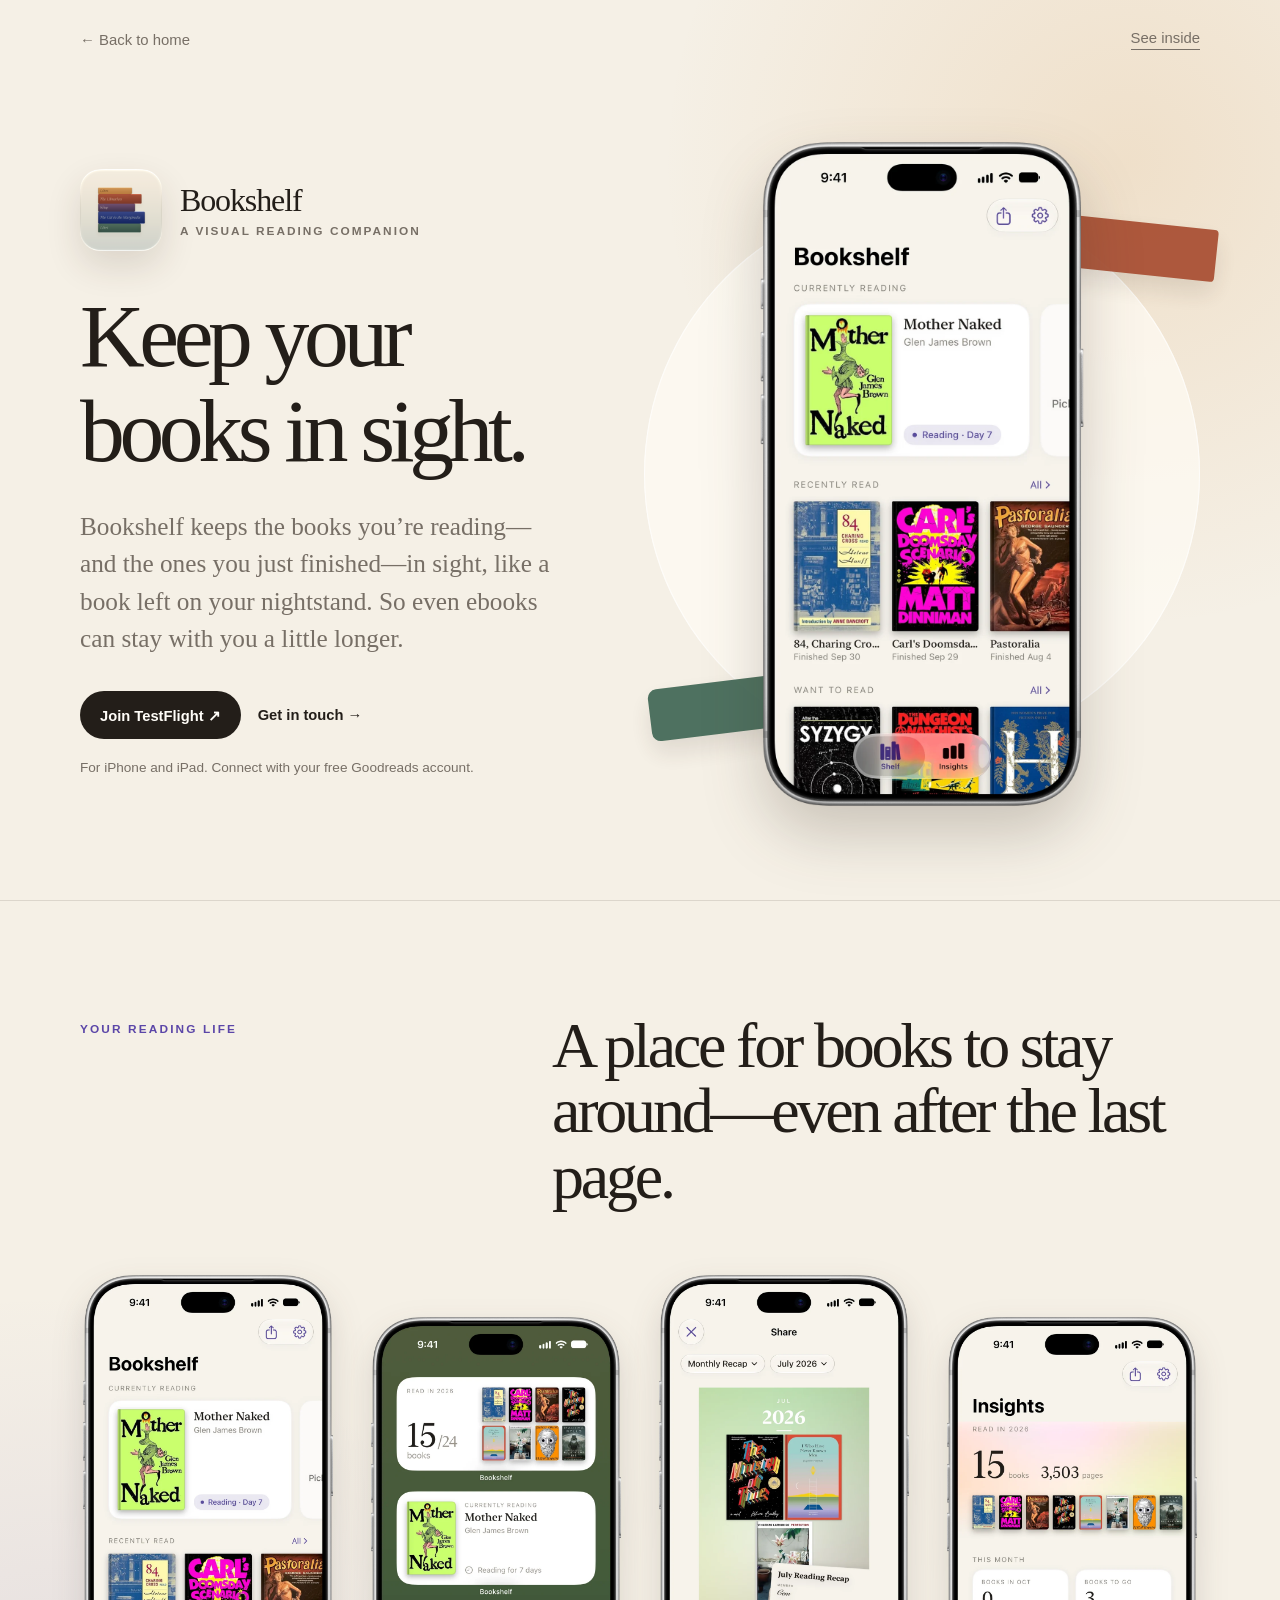
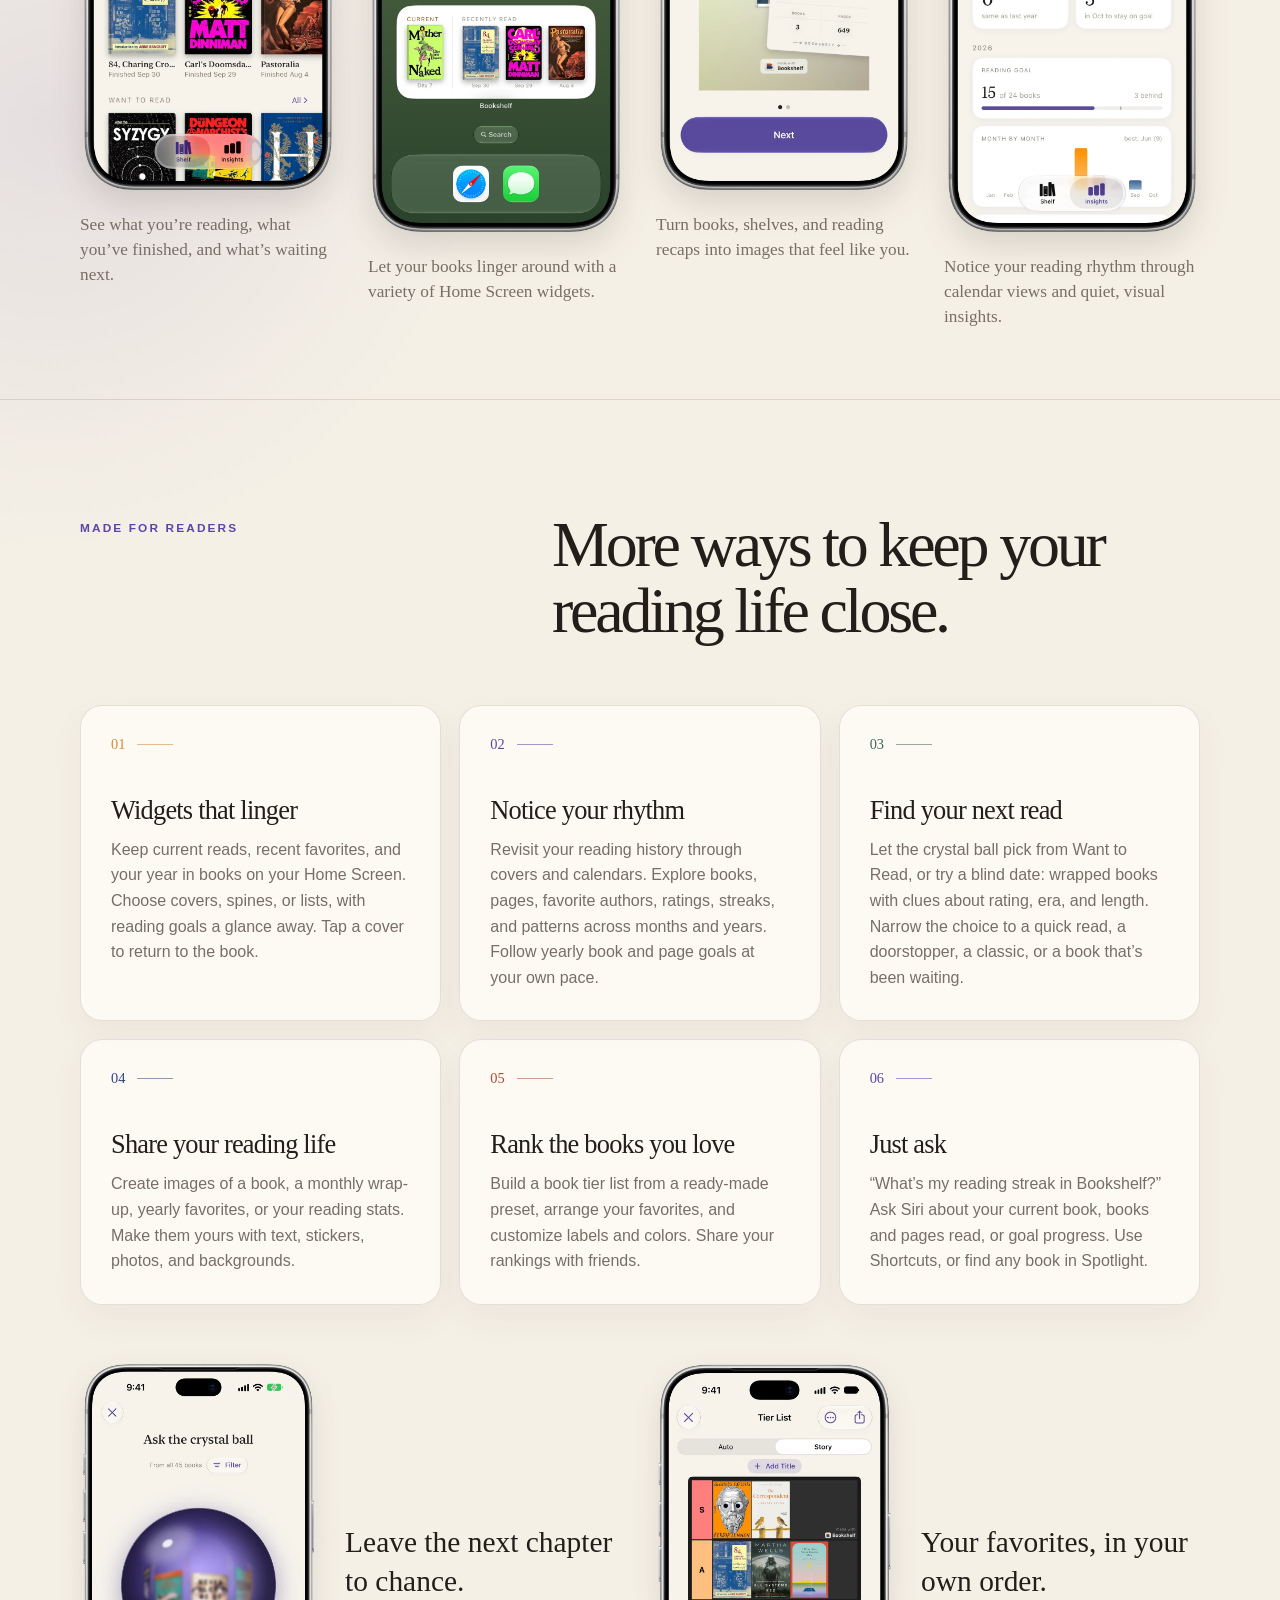
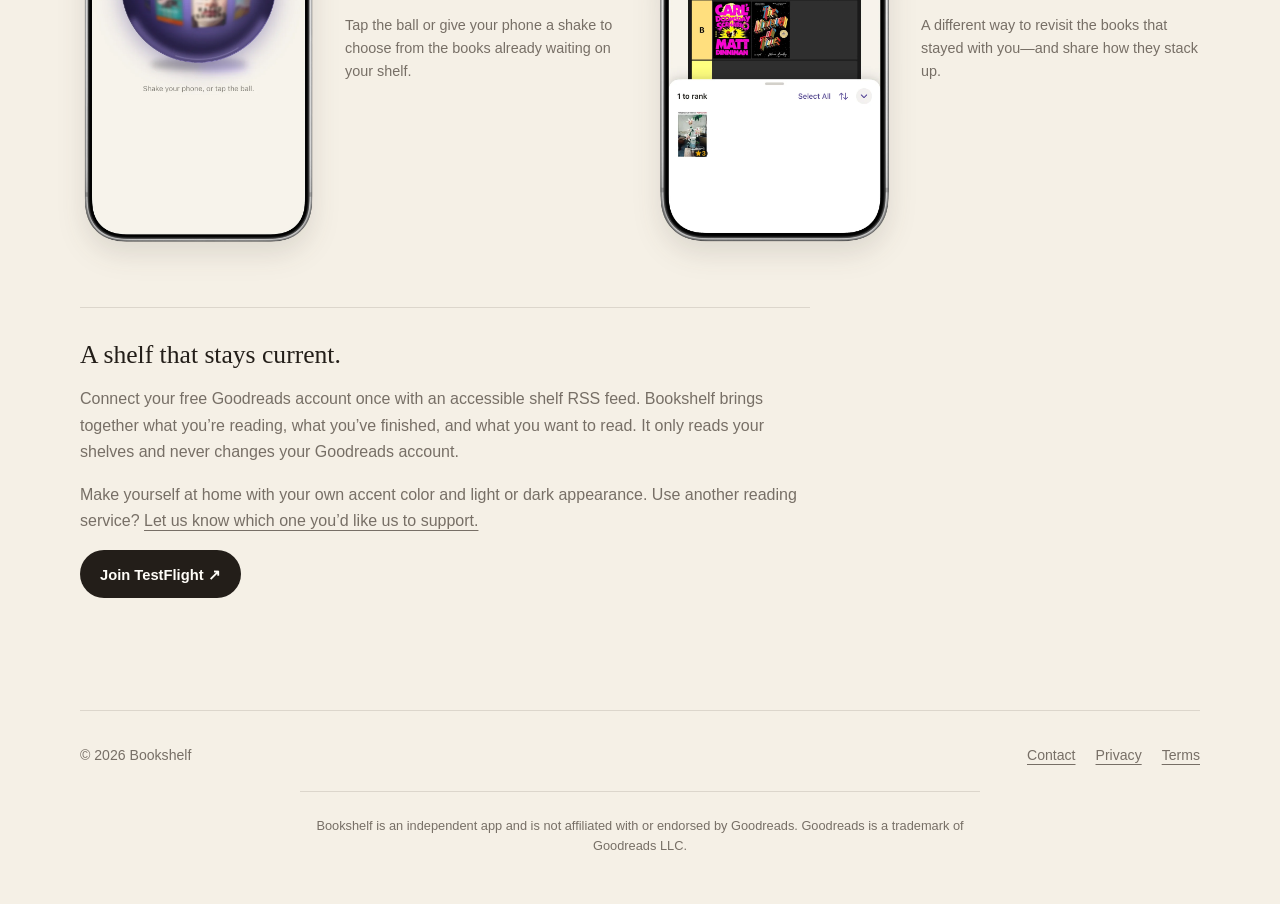
==== bookshelf/index.html @ 5f140cd4 "Add Bookshelf landing page" ====
<!doctype html>
<html lang="en">
  <head>
    <meta charset="UTF-8" />
    <meta name="viewport" content="width=device-width, initial-scale=1.0" />
    <title>Bookshelf — Keep your books in sight</title>
    <meta
      name="description"
      content="Let your books linger. Bookshelf brings your Goodreads shelves to iPhone and iPad with Home Screen widgets, reading insights, book picks, share images, and tier lists."
    />
    <meta name="theme-color" content="#f5f0e6" />
    <link rel="icon" type="image/png" href="../assets/bookshelf-icon.png" />
    <link rel="apple-touch-icon" href="../assets/bookshelf-icon.png" />
    <style>
      :root {
        --paper: #f5f0e6;
        --paper-deep: #e9e1d3;
        --ink: #231e19;
        --muted: #776f66;
        --line: rgba(55, 44, 34, 0.13);
        --surface: rgba(255, 253, 248, 0.78);
        --purple: #5b46a8;
        --rust: #a84e32;
        --orange: #d18a36;
        --green: #426856;
        --blue: #2f477f;
        color-scheme: light;
      }

      * {
        box-sizing: border-box;
      }

      html {
        scroll-behavior: smooth;
      }

      body {
        margin: 0;
        min-width: 320px;
        color: var(--ink);
        background:
          radial-gradient(circle at 88% 4%, rgba(209, 138, 54, 0.16), transparent 29rem),
          radial-gradient(circle at 4% 42%, rgba(91, 70, 168, 0.1), transparent 27rem),
          var(--paper);
        font-family: "SF Pro Text", -apple-system, BlinkMacSystemFont, "Segoe UI", sans-serif;
        -webkit-font-smoothing: antialiased;
      }

      a {
        color: inherit;
      }

      .shell {
        width: min(1120px, calc(100% - 40px));
        margin: 0 auto;
      }

      .topbar {
        display: flex;
        align-items: center;
        justify-content: space-between;
        min-height: 80px;
        gap: 24px;
      }

      .top-link,
      .nav-link {
        color: var(--muted);
        font-size: 0.93rem;
        text-decoration: none;
        transition: color 160ms ease;
      }

      .top-link:hover,
      .nav-link:hover {
        color: var(--ink);
      }

      .nav-link {
        padding-bottom: 3px;
        border-bottom: 1px solid currentColor;
      }

      .hero {
        min-height: calc(100svh - 80px);
        display: grid;
        grid-template-columns: minmax(0, 0.92fr) minmax(430px, 1.08fr);
        align-items: center;
        gap: clamp(32px, 7vw, 92px);
        padding: 54px 0 86px;
      }

      .brand-row {
        display: flex;
        align-items: center;
        gap: 18px;
        margin-bottom: 38px;
      }

      .app-icon {
        width: 82px;
        height: 82px;
        border-radius: 20px;
        box-shadow: 0 15px 35px rgba(62, 43, 28, 0.14);
      }

      .brand-name {
        margin: 0;
        font-family: Iowan Old Style, Baskerville, "Times New Roman", serif;
        font-size: 2rem;
        font-weight: 500;
        letter-spacing: -0.035em;
      }

      .eyebrow {
        margin: 5px 0 0;
        color: var(--muted);
        font-size: 0.74rem;
        font-weight: 650;
        letter-spacing: 0.17em;
        text-transform: uppercase;
      }

      h1 {
        max-width: 650px;
        margin: 0;
        font-family: Iowan Old Style, Baskerville, "Times New Roman", serif;
        font-size: clamp(3.45rem, 7vw, 6.6rem);
        font-weight: 400;
        letter-spacing: -0.06em;
        line-height: 1.06;
      }

      .intro {
        max-width: 570px;
        margin: 29px 0 0;
        color: var(--muted);
        font-family: Iowan Old Style, Baskerville, "Times New Roman", serif;
        font-size: clamp(1.25rem, 2.2vw, 1.58rem);
        line-height: 1.48;
      }

      .hero-actions {
        display: flex;
        align-items: center;
        flex-wrap: wrap;
        gap: 17px;
        margin-top: 34px;
      }

      .testflight-button {
        display: inline-flex;
        align-items: center;
        justify-content: center;
        min-height: 48px;
        padding: 0 20px;
        border-radius: 999px;
        color: #fffdf8;
        background: var(--ink);
        font-size: 0.92rem;
        font-weight: 650;
        text-decoration: none;
        transition: background 160ms ease, transform 160ms ease;
      }

      .testflight-button:hover {
        background: var(--purple);
        transform: translateY(-1px);
      }

      .text-link {
        color: var(--ink);
        font-size: 0.92rem;
        font-weight: 650;
        text-decoration: none;
      }

      .text-link:hover {
        text-decoration: underline;
        text-underline-offset: 4px;
      }

      .visual {
        position: relative;
        display: grid;
        place-items: center;
        min-height: 680px;
        isolation: isolate;
      }

      .halo {
        position: absolute;
        width: min(610px, 100%);
        aspect-ratio: 1;
        border-radius: 50%;
        background: rgba(255, 252, 245, 0.7);
        box-shadow: inset 0 0 0 1px rgba(255, 255, 255, 0.7);
        z-index: -2;
      }

      .spine {
        position: absolute;
        z-index: -1;
        height: 52px;
        border-radius: 9px 4px 4px 9px;
        opacity: 0.93;
        box-shadow: 0 12px 25px rgba(54, 40, 28, 0.13);
      }

      .spine.one {
        top: 12%;
        right: -3%;
        width: 49%;
        background: var(--rust);
        transform: rotate(6deg);
      }

      .spine.two {
        bottom: 13%;
        left: 1%;
        width: 48%;
        background: var(--green);
        transform: rotate(-7deg);
      }

      .phone {
        position: relative;
        width: min(330px, 67vw);
        filter: drop-shadow(0 28px 30px rgba(54, 40, 28, 0.22));
      }

      .phone img {
        display: block;
        width: 100%;
        height: auto;
      }

      .chapter {
        padding: 112px 0;
        border-top: 1px solid var(--line);
      }

      .chapter-heading {
        display: grid;
        grid-template-columns: 0.8fr 1.2fr;
        gap: 40px;
        align-items: start;
        margin-bottom: 62px;
      }

      #inside {
        scroll-margin-top: 24px;
      }

      .chapter-label {
        margin: 9px 0 0;
        color: var(--purple);
        font-size: 0.74rem;
        font-weight: 700;
        letter-spacing: 0.18em;
        text-transform: uppercase;
      }

      h2 {
        max-width: 730px;
        margin: 0;
        font-family: Iowan Old Style, Baskerville, "Times New Roman", serif;
        font-size: clamp(2.4rem, 5vw, 4.4rem);
        font-weight: 400;
        letter-spacing: -0.05em;
        line-height: 1.02;
      }

      .screens {
        display: grid;
        grid-template-columns: repeat(4, minmax(0, 1fr));
        gap: clamp(16px, 3vw, 32px);
      }

      .shot {
        margin: 0;
      }

      .shot:nth-child(2),
      .shot:nth-child(4) {
        transform: translateY(42px);
      }

      .shot-frame {
        filter: drop-shadow(0 14px 16px rgba(53, 41, 31, 0.15));
      }

      .shot img {
        display: block;
        width: 100%;
        height: auto;
      }

      .shot figcaption {
        margin-top: 18px;
        color: var(--muted);
        font-family: Iowan Old Style, Baskerville, "Times New Roman", serif;
        font-size: 1.08rem;
        line-height: 1.45;
      }

      .gallery-controls {
        display: none;
      }

      .features {
        display: grid;
        grid-template-columns: repeat(3, minmax(0, 1fr));
        gap: 18px;
      }

      .feature {
        min-height: 230px;
        padding: 30px;
        border: 1px solid var(--line);
        border-radius: 22px;
        background: var(--surface);
        box-shadow: 0 14px 35px rgba(60, 45, 32, 0.05);
      }

      .feature-number {
        display: flex;
        align-items: center;
        gap: 12px;
        font-family: Iowan Old Style, Baskerville, "Times New Roman", serif;
        font-size: 0.9rem;
      }

      .feature-number::after {
        width: 36px;
        height: 1px;
        background: currentColor;
        content: "";
        opacity: 0.55;
      }

      .feature h3 {
        margin: 42px 0 11px;
        font-family: Iowan Old Style, Baskerville, "Times New Roman", serif;
        font-size: 1.65rem;
        font-weight: 500;
        letter-spacing: -0.03em;
      }

      .feature p {
        margin: 0;
        color: var(--muted);
        line-height: 1.6;
      }

      .feature:nth-child(1) .feature-number {
        color: var(--orange);
      }

      .feature:nth-child(2) .feature-number {
        color: var(--purple);
      }

      .feature:nth-child(3) .feature-number {
        color: var(--green);
      }

      .feature:nth-child(4) .feature-number {
        color: var(--blue);
      }

      .feature:nth-child(5) .feature-number {
        color: var(--rust);
      }

      .feature:nth-child(6) .feature-number {
        color: var(--purple);
      }

      .creative-previews {
        display: grid;
        grid-template-columns: repeat(2, minmax(0, 1fr));
        gap: 32px;
        margin-top: 56px;
      }

      .creative-preview {
        display: grid;
        grid-template-columns: minmax(0, 0.85fr) minmax(0, 1fr);
        align-items: center;
        gap: 28px;
        margin: 0;
      }

      .creative-preview img {
        display: block;
        width: 100%;
        height: auto;
        filter: drop-shadow(0 12px 14px rgba(53, 41, 31, 0.12));
      }

      .creative-preview figcaption {
        font-family: Iowan Old Style, Baskerville, "Times New Roman", serif;
        font-size: clamp(1.3rem, 2.3vw, 1.9rem);
        line-height: 1.3;
      }

      .creative-preview figcaption span {
        display: block;
        margin-top: 14px;
        color: var(--muted);
        font-family: "SF Pro Text", -apple-system, BlinkMacSystemFont, "Segoe UI", sans-serif;
        font-size: 0.9rem;
        line-height: 1.6;
      }

      .connection {
        margin-top: 62px;
        padding-top: 32px;
        border-top: 1px solid var(--line);
        max-width: 730px;
      }

      .connection h3 {
        margin: 0 0 12px;
        font-family: Iowan Old Style, Baskerville, "Times New Roman", serif;
        font-size: 1.6rem;
        font-weight: 500;
      }

      .connection p {
        color: var(--muted);
        line-height: 1.65;
      }

      .connection a {
        text-underline-offset: 4px;
      }

      .availability {
        margin: 18px 0 0;
        color: var(--muted);
        font-size: 0.85rem;
        line-height: 1.6;
      }

      footer {
        padding: 36px 0 48px;
        border-top: 1px solid var(--line);
        color: var(--muted);
        font-size: 0.88rem;
      }

      .footer-row {
        display: flex;
        align-items: center;
        justify-content: space-between;
        gap: 24px;
      }

      .footer-links {
        display: flex;
        gap: 20px;
      }

      .footer-links a {
        text-underline-offset: 4px;
      }

      .disclaimer {
        max-width: 680px;
        margin: 28px auto 0;
        padding-top: 24px;
        border-top: 1px solid var(--line);
        text-align: center;
        font-size: 0.8rem;
        line-height: 1.55;
      }

      :focus-visible {
        outline: 3px solid rgba(91, 70, 168, 0.55);
        outline-offset: 4px;
        border-radius: 4px;
      }

      @media (max-width: 820px) {
        .hero {
          min-height: auto;
          grid-template-columns: 1fr;
          padding-top: 48px;
        }

        .visual {
          min-height: 630px;
        }

        .spine.one {
          right: 1%;
        }

        .chapter-heading {
          grid-template-columns: 1fr;
          gap: 15px;
        }

        .features {
          grid-template-columns: 1fr;
        }

        .feature {
          min-height: 0;
        }

        .feature h3 {
          margin-top: 28px;
        }

        .creative-previews {
          grid-template-columns: 1fr;
          gap: 42px;
        }

        .creative-preview {
          grid-template-columns: minmax(0, 215px) minmax(0, 1fr);
        }
      }

      @media (max-width: 620px) {
        .shell {
          width: min(100% - 28px, 1120px);
        }

        .topbar {
          min-height: 68px;
        }

        .brand-row {
          margin-bottom: 31px;
        }

        .app-icon {
          width: 70px;
          height: 70px;
          border-radius: 17px;
        }

        h1 {
          font-size: clamp(3.4rem, 18vw, 5.2rem);
        }

        .visual {
          min-height: 550px;
        }

        .chapter {
          padding: 78px 0;
        }

        .screens {
          display: flex;
          gap: 0;
          overflow: hidden;
          touch-action: pan-y;
        }

        .screens .shot {
          flex: 0 0 100%;
          min-width: 0;
          transform: translateX(calc(var(--gallery-index, 0) * -100%));
          transition: transform 420ms cubic-bezier(0.22, 1, 0.36, 1);
        }

        .shot-frame {
          width: min(58vw, 215px);
          margin-inline: auto;
        }

        .creative-preview {
          grid-template-columns: 1fr;
          justify-items: center;
          text-align: center;
        }

        .creative-preview img {
          width: min(58vw, 215px);
        }

        .creative-preview figcaption {
          max-width: 310px;
        }

        .shot figcaption {
          width: min(100%, 310px);
          min-height: 4.35em;
          margin: 16px auto 0;
          text-align: center;
        }

        .gallery-controls {
          display: flex;
          align-items: center;
          justify-content: center;
          gap: 15px;
          margin-top: 12px;
        }

        .gallery-arrow {
          display: grid;
          width: 44px;
          height: 44px;
          padding: 0;
          place-items: center;
          border: 1px solid var(--line);
          border-radius: 50%;
          color: var(--ink);
          background: var(--surface);
          box-shadow: 0 8px 20px rgba(60, 45, 32, 0.06);
          cursor: pointer;
          font: inherit;
          font-size: 1.15rem;
        }

        .gallery-arrow:active {
          transform: scale(0.96);
        }

        .gallery-count {
          min-width: 46px;
          color: var(--muted);
          font-size: 0.82rem;
          letter-spacing: 0.08em;
          text-align: center;
        }

        .gallery-status {
          display: grid;
          justify-items: center;
          gap: 1px;
        }

        .gallery-progress {
          position: relative;
          width: 76px;
          height: 20px;
          padding: 0;
          border: 0;
          background: transparent;
          cursor: pointer;
        }

        .gallery-progress::before,
        .gallery-progress-fill {
          position: absolute;
          left: 2px;
          width: 72px;
          border-radius: 999px;
          content: "";
        }

        .gallery-progress::before {
          top: 9px;
          height: 2px;
          background: rgba(55, 44, 34, 0.16);
        }

        .gallery-progress-fill {
          top: 8.5px;
          height: 3px;
          background: var(--purple);
          transform: scaleX(0);
          transform-origin: left center;
        }

        .gallery-progress:disabled {
          cursor: default;
        }

        .footer-row {
          align-items: flex-start;
          flex-direction: column;
        }
      }

      @media (prefers-reduced-motion: reduce) {
        html {
          scroll-behavior: auto;
        }

        *,
        *::before,
        *::after {
          transition-duration: 0.01ms !important;
        }

        .gallery-progress-fill {
          transform: scaleX(1) !important;
        }
      }
    </style>
  </head>
  <body>
    <header class="shell topbar">
      <a class="top-link" href="../">&larr; Back to home</a>
      <a class="nav-link" href="#inside">See inside</a>
    </header>

    <main>
      <section class="shell hero">
        <div class="hero-copy">
          <div class="brand-row">
            <img class="app-icon" src="../assets/bookshelf-icon.png" alt="Bookshelf app icon" />
            <div>
              <p class="brand-name">Bookshelf</p>
              <p class="eyebrow">A visual reading companion</p>
            </div>
          </div>

          <h1>Keep your books in sight.</h1>
          <p class="intro">
            Bookshelf keeps the books you&rsquo;re reading&mdash;and the ones you just finished&mdash;in sight, like a book left on your nightstand. So even ebooks can stay with you a little longer.
          </p>
          <div class="hero-actions">
            <a class="testflight-button" href="https://testflight.apple.com/join/D5agcQeq" target="_blank" rel="noopener noreferrer">Join TestFlight &nearr;</a>
            <a class="text-link" href="mailto:apps@hcemozturk.com?subject=Bookshelf">Get in touch &rarr;</a>
          </div>
          <p class="availability">For iPhone and iPad. Connect with your free Goodreads account.</p>
        </div>

        <div class="visual" aria-label="Bookshelf app preview">
          <div class="halo" aria-hidden="true"></div>
          <div class="spine one" aria-hidden="true"></div>
          <div class="spine two" aria-hidden="true"></div>
          <div class="phone">
            <img src="../assets/bookshelf/shelf-framed.webp" alt="Bookshelf showing current, recently read, and Want to Read shelves on iPhone" width="900" height="1840" fetchpriority="high" />
          </div>
        </div>
      </section>

      <section class="chapter">
        <div class="shell">
          <div class="chapter-heading" id="inside">
            <p class="chapter-label">Your reading life</p>
            <h2>A place for books to stay around&mdash;even after the last page.</h2>
          </div>

          <div class="screens" aria-label="Bookshelf screenshots">
            <figure class="shot">
              <div class="shot-frame">
                <img src="../assets/bookshelf/shelf-framed.webp" alt="Bookshelf library with current reads, recently finished books, and Want to Read" width="900" height="1840" loading="lazy" />
              </div>
              <figcaption>See what you&rsquo;re reading, what you&rsquo;ve finished, and what&rsquo;s waiting next.</figcaption>
            </figure>
            <figure class="shot">
              <div class="shot-frame">
                <img src="../assets/bookshelf/widgets-framed.webp" alt="Home Screen widgets showing the current book, recent reads, and year in books" width="900" height="1840" loading="lazy" />
              </div>
              <figcaption>Let your books linger around with a variety of Home Screen widgets.</figcaption>
            </figure>
            <figure class="shot">
              <div class="shot-frame">
                <img src="../assets/bookshelf/share-framed.webp" alt="Bookshelf share composer with a personalized July reading recap" width="900" height="1840" loading="lazy" />
              </div>
              <figcaption>Turn books, shelves, and reading recaps into images that feel like you.</figcaption>
            </figure>
            <figure class="shot">
              <div class="shot-frame">
                <img src="../assets/bookshelf/insights-framed.webp" alt="Reading insights showing books, pages, monthly patterns, and yearly goal progress" width="900" height="1840" loading="lazy" />
              </div>
              <figcaption>Notice your reading rhythm through calendar views and quiet, visual insights.</figcaption>
            </figure>
          </div>
          <div class="gallery-controls" role="group" aria-label="Screenshot navigation">
            <button class="gallery-arrow" type="button" data-gallery-prev aria-label="Previous screenshot">&larr;</button>
            <div class="gallery-status">
              <span class="gallery-count" data-gallery-count>1 / 4</span>
              <button class="gallery-progress" type="button" data-gallery-progress aria-label="Pause automatic slideshow" aria-pressed="false">
                <span class="gallery-progress-fill" data-gallery-progress-fill></span>
              </button>
            </div>
            <button class="gallery-arrow" type="button" data-gallery-next aria-label="Next screenshot">&rarr;</button>
          </div>
        </div>
      </section>

      <section class="chapter">
        <div class="shell">
          <div class="chapter-heading">
            <p class="chapter-label">Made for readers</p>
            <h2>More ways to keep your reading life close.</h2>
          </div>

          <div class="features">
            <article class="feature">
              <span class="feature-number">01</span>
              <h3>Widgets that linger</h3>
              <p>Keep current reads, recent favorites, and your year in books on your Home Screen. Choose covers, spines, or lists, with reading goals a glance away. Tap a cover to return to the book.</p>
            </article>
            <article class="feature">
              <span class="feature-number">02</span>
              <h3>Notice your rhythm</h3>
              <p>Revisit your reading history through covers and calendars. Explore books, pages, favorite authors, ratings, streaks, and patterns across months and years. Follow yearly book and page goals at your own pace.</p>
            </article>
            <article class="feature">
              <span class="feature-number">03</span>
              <h3>Find your next read</h3>
              <p>Let the crystal ball pick from Want to Read, or try a blind date: wrapped books with clues about rating, era, and length. Narrow the choice to a quick read, a doorstopper, a classic, or a book that&rsquo;s been waiting.</p>
            </article>
            <article class="feature">
              <span class="feature-number">04</span>
              <h3>Share your reading life</h3>
              <p>Create images of a book, a monthly wrap-up, yearly favorites, or your reading stats. Make them yours with text, stickers, photos, and backgrounds.</p>
            </article>
            <article class="feature">
              <span class="feature-number">05</span>
              <h3>Rank the books you love</h3>
              <p>Build a book tier list from a ready-made preset, arrange your favorites, and customize labels and colors. Share your rankings with friends.</p>
            </article>
            <article class="feature">
              <span class="feature-number">06</span>
              <h3>Just ask</h3>
              <p>&ldquo;What&rsquo;s my reading streak in Bookshelf?&rdquo; Ask Siri about your current book, books and pages read, or goal progress. Use Shortcuts, or find any book in Spotlight.</p>
            </article>
          </div>

          <div class="creative-previews" aria-label="Book picker and tier list previews">
            <figure class="creative-preview">
              <img src="../assets/bookshelf/picker-framed.webp" alt="Bookshelf crystal ball with Want to Read books and a Filter control" width="900" height="1837" loading="lazy" />
              <figcaption>Leave the next chapter to chance.<span>Tap the ball or give your phone a shake to choose from the books already waiting on your shelf.</span></figcaption>
            </figure>
            <figure class="creative-preview">
              <img src="../assets/bookshelf/tier-list-framed.webp" alt="Bookshelf tier list editor with book covers arranged into colored S, A, and B ranks" width="900" height="1840" loading="lazy" />
              <figcaption>Your favorites, in your own order.<span>A different way to revisit the books that stayed with you&mdash;and share how they stack up.</span></figcaption>
            </figure>
          </div>

          <div class="connection">
            <h3>A shelf that stays current.</h3>
            <p>Connect your free Goodreads account once with an accessible shelf RSS feed. Bookshelf brings together what you&rsquo;re reading, what you&rsquo;ve finished, and what you want to read. It only reads your shelves and never changes your Goodreads account.</p>
            <p>Make yourself at home with your own accent color and light or dark appearance. Use another reading service? <a href="mailto:apps@hcemozturk.com?subject=Bookshelf%20tracker%20suggestion">Let us know which one you&rsquo;d like us to support.</a></p>
            <a class="testflight-button" href="https://testflight.apple.com/join/D5agcQeq" target="_blank" rel="noopener noreferrer">Join TestFlight &nearr;</a>
          </div>
        </div>
      </section>
    </main>

    <footer class="shell">
      <div class="footer-row">
        <span>&copy; 2026 Bookshelf</span>
        <div class="footer-links">
          <a href="mailto:apps@hcemozturk.com?subject=Bookshelf">Contact</a>
          <a href="privacy.html">Privacy</a>
          <a href="terms.html">Terms</a>
        </div>
      </div>
      <p class="disclaimer">
        Bookshelf is an independent app and is not affiliated with or endorsed by Goodreads.
        Goodreads is a trademark of Goodreads LLC.
      </p>
    </footer>
    <script>
      const gallery = document.querySelector(".screens");
      const gallerySlides = Array.from(gallery.querySelectorAll(".shot"));
      const galleryCount = document.querySelector("[data-gallery-count]");
      const galleryProgress = document.querySelector("[data-gallery-progress]");
      const galleryProgressFill = document.querySelector("[data-gallery-progress-fill]");
      const galleryMobile = window.matchMedia("(max-width: 620px)");
      const galleryReducedMotion = window.matchMedia("(prefers-reduced-motion: reduce)");
      const galleryAccents = ["var(--purple)", "var(--orange)", "var(--rust)", "var(--green)"];
      const galleryDefaultDuration = 7000;
      const galleryManualDuration = 14000;
      let galleryIndex = 0;
      let galleryActiveDuration = galleryDefaultDuration;
      let galleryProgressValue = 0;
      let galleryFrame = null;
      let galleryLastTime = null;
      let galleryVisible = false;
      let galleryPaused = false;
      let galleryTouching = false;
      let touchStartX = 0;
      let touchStartY = 0;

      function canPlayGallery() {
        return galleryMobile.matches
          && !galleryReducedMotion.matches
          && galleryVisible
          && !document.hidden
          && !galleryPaused
          && !galleryTouching;
      }

      function drawGalleryProgress() {
        galleryProgressFill.style.transform = `scaleX(${galleryProgressValue})`;
      }

      function showGallerySlide(index, duration = galleryDefaultDuration) {
        galleryIndex = (index + gallerySlides.length) % gallerySlides.length;
        galleryActiveDuration = duration;
        galleryProgressValue = 0;
        gallery.style.setProperty("--gallery-index", galleryIndex);
        galleryCount.textContent = `${galleryIndex + 1} / ${gallerySlides.length}`;
        galleryProgressFill.style.background = galleryAccents[galleryIndex];
        drawGalleryProgress();
      }

      function stopGalleryTimer() {
        if (galleryFrame !== null) {
          cancelAnimationFrame(galleryFrame);
        }
        galleryFrame = null;
        galleryLastTime = null;
      }

      function runGalleryTimer(time) {
        galleryFrame = null;

        if (!canPlayGallery()) {
          galleryLastTime = null;
          return;
        }

        if (galleryLastTime !== null) {
          galleryProgressValue += (time - galleryLastTime) / galleryActiveDuration;
        }
        galleryLastTime = time;

        if (galleryProgressValue >= 1) {
          showGallerySlide(galleryIndex + 1);
        } else {
          drawGalleryProgress();
        }

        galleryFrame = requestAnimationFrame(runGalleryTimer);
      }

      function syncGalleryTimer() {
        stopGalleryTimer();

        if (canPlayGallery()) {
          galleryFrame = requestAnimationFrame(runGalleryTimer);
        }
      }

      function updateGalleryProgressControl() {
        galleryProgress.disabled = galleryReducedMotion.matches;
        galleryProgress.setAttribute("aria-pressed", String(galleryPaused));

        if (galleryReducedMotion.matches) {
          galleryProgress.setAttribute("aria-label", "Automatic slideshow disabled by Reduce Motion");
        } else {
          galleryProgress.setAttribute("aria-label", galleryPaused ? "Resume automatic slideshow" : "Pause automatic slideshow");
        }
      }

      document.querySelector("[data-gallery-prev]").addEventListener("click", () => {
        showGallerySlide(galleryIndex - 1, galleryManualDuration);
        syncGalleryTimer();
      });

      document.querySelector("[data-gallery-next]").addEventListener("click", () => {
        showGallerySlide(galleryIndex + 1, galleryManualDuration);
        syncGalleryTimer();
      });

      galleryProgress.addEventListener("click", () => {
        galleryPaused = !galleryPaused;
        updateGalleryProgressControl();
        syncGalleryTimer();
      });

      gallery.addEventListener("touchstart", (event) => {
        galleryTouching = true;
        touchStartX = event.changedTouches[0].clientX;
        touchStartY = event.changedTouches[0].clientY;
        syncGalleryTimer();
      }, { passive: true });

      gallery.addEventListener("touchend", (event) => {
        const distanceX = event.changedTouches[0].clientX - touchStartX;
        const distanceY = event.changedTouches[0].clientY - touchStartY;

        if (Math.abs(distanceX) > 42 && Math.abs(distanceX) > Math.abs(distanceY)) {
          showGallerySlide(galleryIndex + (distanceX < 0 ? 1 : -1), galleryManualDuration);
        }

        galleryTouching = false;
        syncGalleryTimer();
      }, { passive: true });

      gallery.addEventListener("touchcancel", () => {
        galleryTouching = false;
        syncGalleryTimer();
      }, { passive: true });

      const galleryObserver = new IntersectionObserver(([entry]) => {
        galleryVisible = entry.isIntersecting;
        syncGalleryTimer();
      }, { threshold: 0.35 });

      galleryObserver.observe(gallery);
      document.addEventListener("visibilitychange", syncGalleryTimer);
      galleryMobile.addEventListener("change", syncGalleryTimer);
      galleryReducedMotion.addEventListener("change", () => {
        updateGalleryProgressControl();
        drawGalleryProgress();
        syncGalleryTimer();
      });

      showGallerySlide(0);
      updateGalleryProgressControl();
    </script>
  </body>
</html>
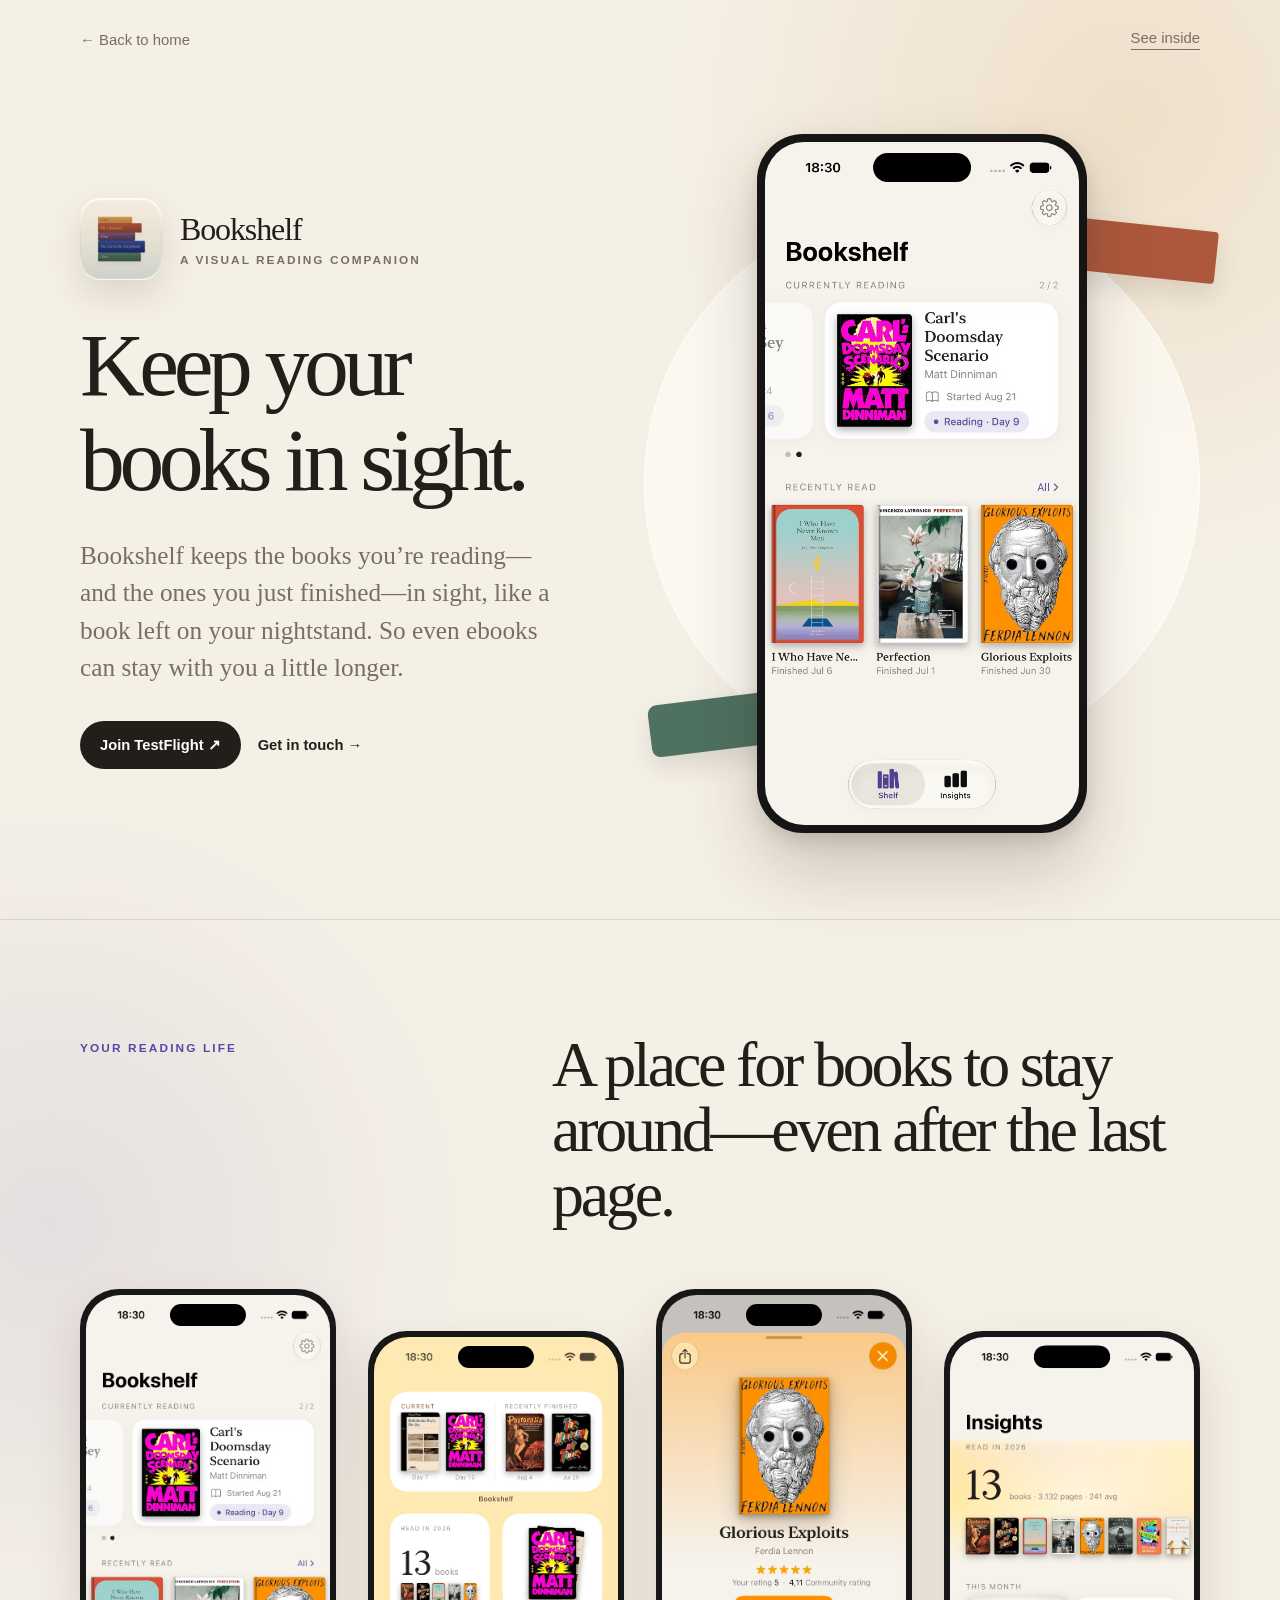
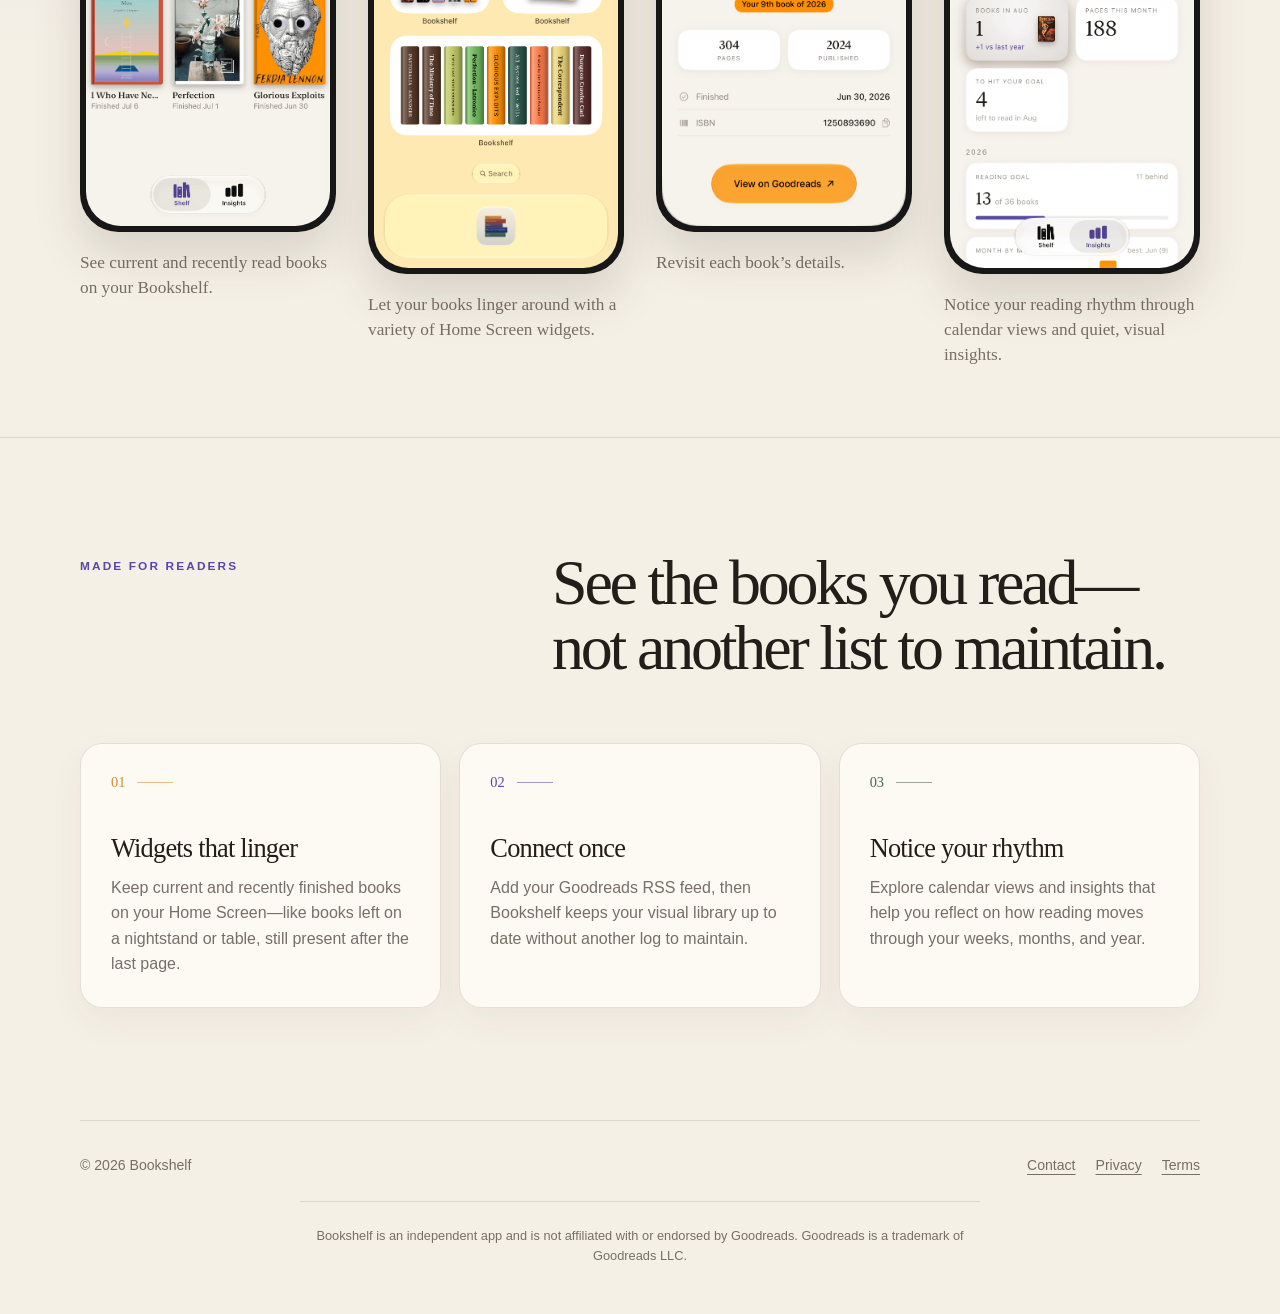
==== commit b241f92f: "Add Bookshelf landing page" ====
--- a/bookshelf/index.html
+++ b/bookshelf/index.html
@@ -6,7 +6,7 @@
     <title>Bookshelf — Keep your books in sight</title>
     <meta
       name="description"
-      content="Let your books linger. Bookshelf brings your Goodreads shelves to iPhone and iPad with Home Screen widgets, reading insights, book picks, share images, and tier lists."
+      content="Bookshelf turns your Goodreads feed into a cleaner, more visual shelf with thoughtful widgets, calendar views, and reading insights."
     />
     <meta name="theme-color" content="#f5f0e6" />
     <link rel="icon" type="image/png" href="../assets/bookshelf-icon.png" />
@@ -227,13 +227,39 @@
       .phone {
         position: relative;
         width: min(330px, 67vw);
-        filter: drop-shadow(0 28px 30px rgba(54, 40, 28, 0.22));
+        padding: 7px;
+        overflow: hidden;
+        border: 1px solid rgba(35, 30, 25, 0.18);
+        border-radius: 46px;
+        background: #151515;
+        box-shadow:
+          0 36px 70px rgba(54, 40, 28, 0.22),
+          0 8px 18px rgba(54, 40, 28, 0.13);
+      }
+
+      .phone::before,
+      .shot-frame::before {
+        position: absolute;
+        left: 50%;
+        aspect-ratio: 188 / 55;
+        border-radius: 999px;
+        background: #000000;
+        content: "";
+        pointer-events: none;
+        transform: translateX(-50%);
+        z-index: 2;
+      }
+
+      .phone::before {
+        top: calc(7px + 1.6%);
+        width: calc(31.18% - 4.37px);
       }
 
       .phone img {
         display: block;
         width: 100%;
         height: auto;
+        border-radius: 39px;
       }
 
       .chapter {
@@ -288,13 +314,24 @@
       }
 
       .shot-frame {
-        filter: drop-shadow(0 14px 16px rgba(53, 41, 31, 0.15));
+        position: relative;
+        padding: 6px;
+        overflow: hidden;
+        border-radius: clamp(25px, 3vw, 40px);
+        background: #171717;
+        box-shadow: 0 24px 48px rgba(53, 41, 31, 0.15);
+      }
+
+      .shot-frame::before {
+        top: calc(6px + 1.6%);
+        width: calc(31.18% - 3.74px);
       }
 
       .shot img {
         display: block;
         width: 100%;
-        height: auto;
+        aspect-ratio: 1206 / 2622;
+        border-radius: clamp(21px, 2.7vw, 35px);
       }
 
       .shot figcaption {
@@ -364,85 +401,6 @@
 
       .feature:nth-child(3) .feature-number {
         color: var(--green);
-      }
-
-      .feature:nth-child(4) .feature-number {
-        color: var(--blue);
-      }
-
-      .feature:nth-child(5) .feature-number {
-        color: var(--rust);
-      }
-
-      .feature:nth-child(6) .feature-number {
-        color: var(--purple);
-      }
-
-      .creative-previews {
-        display: grid;
-        grid-template-columns: repeat(2, minmax(0, 1fr));
-        gap: 32px;
-        margin-top: 56px;
-      }
-
-      .creative-preview {
-        display: grid;
-        grid-template-columns: minmax(0, 0.85fr) minmax(0, 1fr);
-        align-items: center;
-        gap: 28px;
-        margin: 0;
-      }
-
-      .creative-preview img {
-        display: block;
-        width: 100%;
-        height: auto;
-        filter: drop-shadow(0 12px 14px rgba(53, 41, 31, 0.12));
-      }
-
-      .creative-preview figcaption {
-        font-family: Iowan Old Style, Baskerville, "Times New Roman", serif;
-        font-size: clamp(1.3rem, 2.3vw, 1.9rem);
-        line-height: 1.3;
-      }
-
-      .creative-preview figcaption span {
-        display: block;
-        margin-top: 14px;
-        color: var(--muted);
-        font-family: "SF Pro Text", -apple-system, BlinkMacSystemFont, "Segoe UI", sans-serif;
-        font-size: 0.9rem;
-        line-height: 1.6;
-      }
-
-      .connection {
-        margin-top: 62px;
-        padding-top: 32px;
-        border-top: 1px solid var(--line);
-        max-width: 730px;
-      }
-
-      .connection h3 {
-        margin: 0 0 12px;
-        font-family: Iowan Old Style, Baskerville, "Times New Roman", serif;
-        font-size: 1.6rem;
-        font-weight: 500;
-      }
-
-      .connection p {
-        color: var(--muted);
-        line-height: 1.65;
-      }
-
-      .connection a {
-        text-underline-offset: 4px;
-      }
-
-      .availability {
-        margin: 18px 0 0;
-        color: var(--muted);
-        font-size: 0.85rem;
-        line-height: 1.6;
       }
 
       footer {
@@ -495,10 +453,6 @@
           min-height: 630px;
         }
 
-        .spine.one {
-          right: 1%;
-        }
-
         .chapter-heading {
           grid-template-columns: 1fr;
           gap: 15px;
@@ -514,15 +468,6 @@
 
         .feature h3 {
           margin-top: 28px;
-        }
-
-        .creative-previews {
-          grid-template-columns: 1fr;
-          gap: 42px;
-        }
-
-        .creative-preview {
-          grid-template-columns: minmax(0, 215px) minmax(0, 1fr);
         }
       }
 
@@ -574,20 +519,11 @@
         .shot-frame {
           width: min(58vw, 215px);
           margin-inline: auto;
-        }
-
-        .creative-preview {
-          grid-template-columns: 1fr;
-          justify-items: center;
-          text-align: center;
-        }
-
-        .creative-preview img {
-          width: min(58vw, 215px);
-        }
-
-        .creative-preview figcaption {
-          max-width: 310px;
+          border-radius: min(8.1vw, 30px);
+        }
+
+        .shot img {
+          border-radius: min(7vw, 26px);
         }
 
         .shot figcaption {
@@ -724,7 +660,6 @@
             <a class="testflight-button" href="https://testflight.apple.com/join/D5agcQeq" target="_blank" rel="noopener noreferrer">Join TestFlight &nearr;</a>
             <a class="text-link" href="mailto:apps@hcemozturk.com?subject=Bookshelf">Get in touch &rarr;</a>
           </div>
-          <p class="availability">For iPhone and iPad. Connect with your free Goodreads account.</p>
         </div>
 
         <div class="visual" aria-label="Bookshelf app preview">
@@ -732,7 +667,7 @@
           <div class="spine one" aria-hidden="true"></div>
           <div class="spine two" aria-hidden="true"></div>
           <div class="phone">
-            <img src="../assets/bookshelf/shelf-framed.webp" alt="Bookshelf showing current, recently read, and Want to Read shelves on iPhone" width="900" height="1840" fetchpriority="high" />
+            <img src="../assets/bookshelf/shelf.png" alt="Bookshelf showing current and recently read books" />
           </div>
         </div>
       </section>
@@ -747,25 +682,25 @@
           <div class="screens" aria-label="Bookshelf screenshots">
             <figure class="shot">
               <div class="shot-frame">
-                <img src="../assets/bookshelf/shelf-framed.webp" alt="Bookshelf library with current reads, recently finished books, and Want to Read" width="900" height="1840" loading="lazy" />
+                <img src="../assets/bookshelf/shelf.png" alt="Bookshelf library screen" loading="lazy" />
               </div>
-              <figcaption>See what you&rsquo;re reading, what you&rsquo;ve finished, and what&rsquo;s waiting next.</figcaption>
+              <figcaption>See current and recently read books on your Bookshelf.</figcaption>
             </figure>
             <figure class="shot">
               <div class="shot-frame">
-                <img src="../assets/bookshelf/widgets-framed.webp" alt="Home Screen widgets showing the current book, recent reads, and year in books" width="900" height="1840" loading="lazy" />
+                <img src="../assets/bookshelf/widgets.png" alt="Bookshelf Home Screen widgets" loading="lazy" />
               </div>
               <figcaption>Let your books linger around with a variety of Home Screen widgets.</figcaption>
             </figure>
             <figure class="shot">
               <div class="shot-frame">
-                <img src="../assets/bookshelf/share-framed.webp" alt="Bookshelf share composer with a personalized July reading recap" width="900" height="1840" loading="lazy" />
+                <img src="../assets/bookshelf/detail.png" alt="Bookshelf book detail screen" loading="lazy" />
               </div>
-              <figcaption>Turn books, shelves, and reading recaps into images that feel like you.</figcaption>
+              <figcaption>Revisit each book&rsquo;s details.</figcaption>
             </figure>
             <figure class="shot">
               <div class="shot-frame">
-                <img src="../assets/bookshelf/insights-framed.webp" alt="Reading insights showing books, pages, monthly patterns, and yearly goal progress" width="900" height="1840" loading="lazy" />
+                <img src="../assets/bookshelf/insights.png" alt="Bookshelf reading insights screen" loading="lazy" />
               </div>
               <figcaption>Notice your reading rhythm through calendar views and quiet, visual insights.</figcaption>
             </figure>
@@ -787,58 +722,25 @@
         <div class="shell">
           <div class="chapter-heading">
             <p class="chapter-label">Made for readers</p>
-            <h2>More ways to keep your reading life close.</h2>
+            <h2>See the books you read&mdash;not another list to maintain.</h2>
           </div>
 
           <div class="features">
             <article class="feature">
               <span class="feature-number">01</span>
               <h3>Widgets that linger</h3>
-              <p>Keep current reads, recent favorites, and your year in books on your Home Screen. Choose covers, spines, or lists, with reading goals a glance away. Tap a cover to return to the book.</p>
+              <p>Keep current and recently finished books on your Home Screen&mdash;like books left on a nightstand or table, still present after the last page.</p>
             </article>
             <article class="feature">
               <span class="feature-number">02</span>
-              <h3>Notice your rhythm</h3>
-              <p>Revisit your reading history through covers and calendars. Explore books, pages, favorite authors, ratings, streaks, and patterns across months and years. Follow yearly book and page goals at your own pace.</p>
+              <h3>Connect once</h3>
+              <p>Add your Goodreads RSS feed, then Bookshelf keeps your visual library up to date without another log to maintain.</p>
             </article>
             <article class="feature">
               <span class="feature-number">03</span>
-              <h3>Find your next read</h3>
-              <p>Let the crystal ball pick from Want to Read, or try a blind date: wrapped books with clues about rating, era, and length. Narrow the choice to a quick read, a doorstopper, a classic, or a book that&rsquo;s been waiting.</p>
+              <h3>Notice your rhythm</h3>
+              <p>Explore calendar views and insights that help you reflect on how reading moves through your weeks, months, and year.</p>
             </article>
-            <article class="feature">
-              <span class="feature-number">04</span>
-              <h3>Share your reading life</h3>
-              <p>Create images of a book, a monthly wrap-up, yearly favorites, or your reading stats. Make them yours with text, stickers, photos, and backgrounds.</p>
-            </article>
-            <article class="feature">
-              <span class="feature-number">05</span>
-              <h3>Rank the books you love</h3>
-              <p>Build a book tier list from a ready-made preset, arrange your favorites, and customize labels and colors. Share your rankings with friends.</p>
-            </article>
-            <article class="feature">
-              <span class="feature-number">06</span>
-              <h3>Just ask</h3>
-              <p>&ldquo;What&rsquo;s my reading streak in Bookshelf?&rdquo; Ask Siri about your current book, books and pages read, or goal progress. Use Shortcuts, or find any book in Spotlight.</p>
-            </article>
-          </div>
-
-          <div class="creative-previews" aria-label="Book picker and tier list previews">
-            <figure class="creative-preview">
-              <img src="../assets/bookshelf/picker-framed.webp" alt="Bookshelf crystal ball with Want to Read books and a Filter control" width="900" height="1837" loading="lazy" />
-              <figcaption>Leave the next chapter to chance.<span>Tap the ball or give your phone a shake to choose from the books already waiting on your shelf.</span></figcaption>
-            </figure>
-            <figure class="creative-preview">
-              <img src="../assets/bookshelf/tier-list-framed.webp" alt="Bookshelf tier list editor with book covers arranged into colored S, A, and B ranks" width="900" height="1840" loading="lazy" />
-              <figcaption>Your favorites, in your own order.<span>A different way to revisit the books that stayed with you&mdash;and share how they stack up.</span></figcaption>
-            </figure>
-          </div>
-
-          <div class="connection">
-            <h3>A shelf that stays current.</h3>
-            <p>Connect your free Goodreads account once with an accessible shelf RSS feed. Bookshelf brings together what you&rsquo;re reading, what you&rsquo;ve finished, and what you want to read. It only reads your shelves and never changes your Goodreads account.</p>
-            <p>Make yourself at home with your own accent color and light or dark appearance. Use another reading service? <a href="mailto:apps@hcemozturk.com?subject=Bookshelf%20tracker%20suggestion">Let us know which one you&rsquo;d like us to support.</a></p>
-            <a class="testflight-button" href="https://testflight.apple.com/join/D5agcQeq" target="_blank" rel="noopener noreferrer">Join TestFlight &nearr;</a>
           </div>
         </div>
       </section>
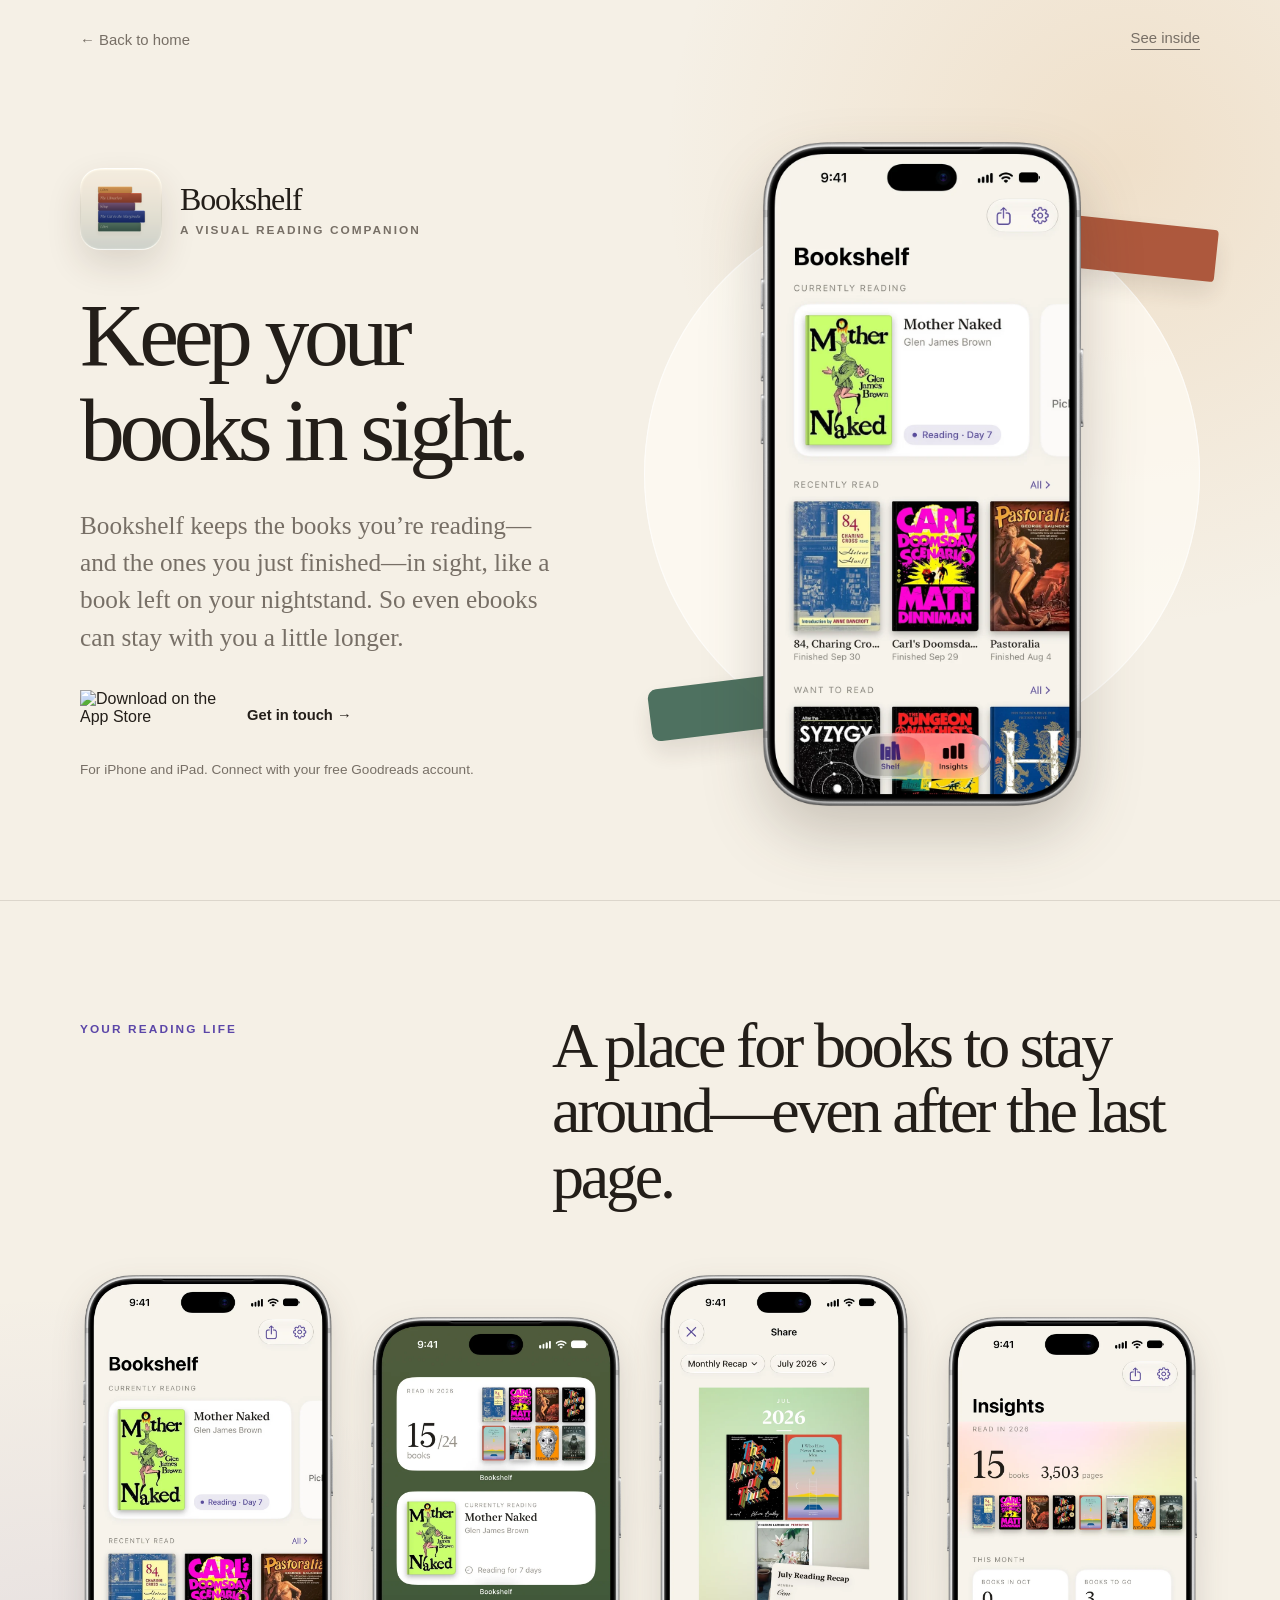
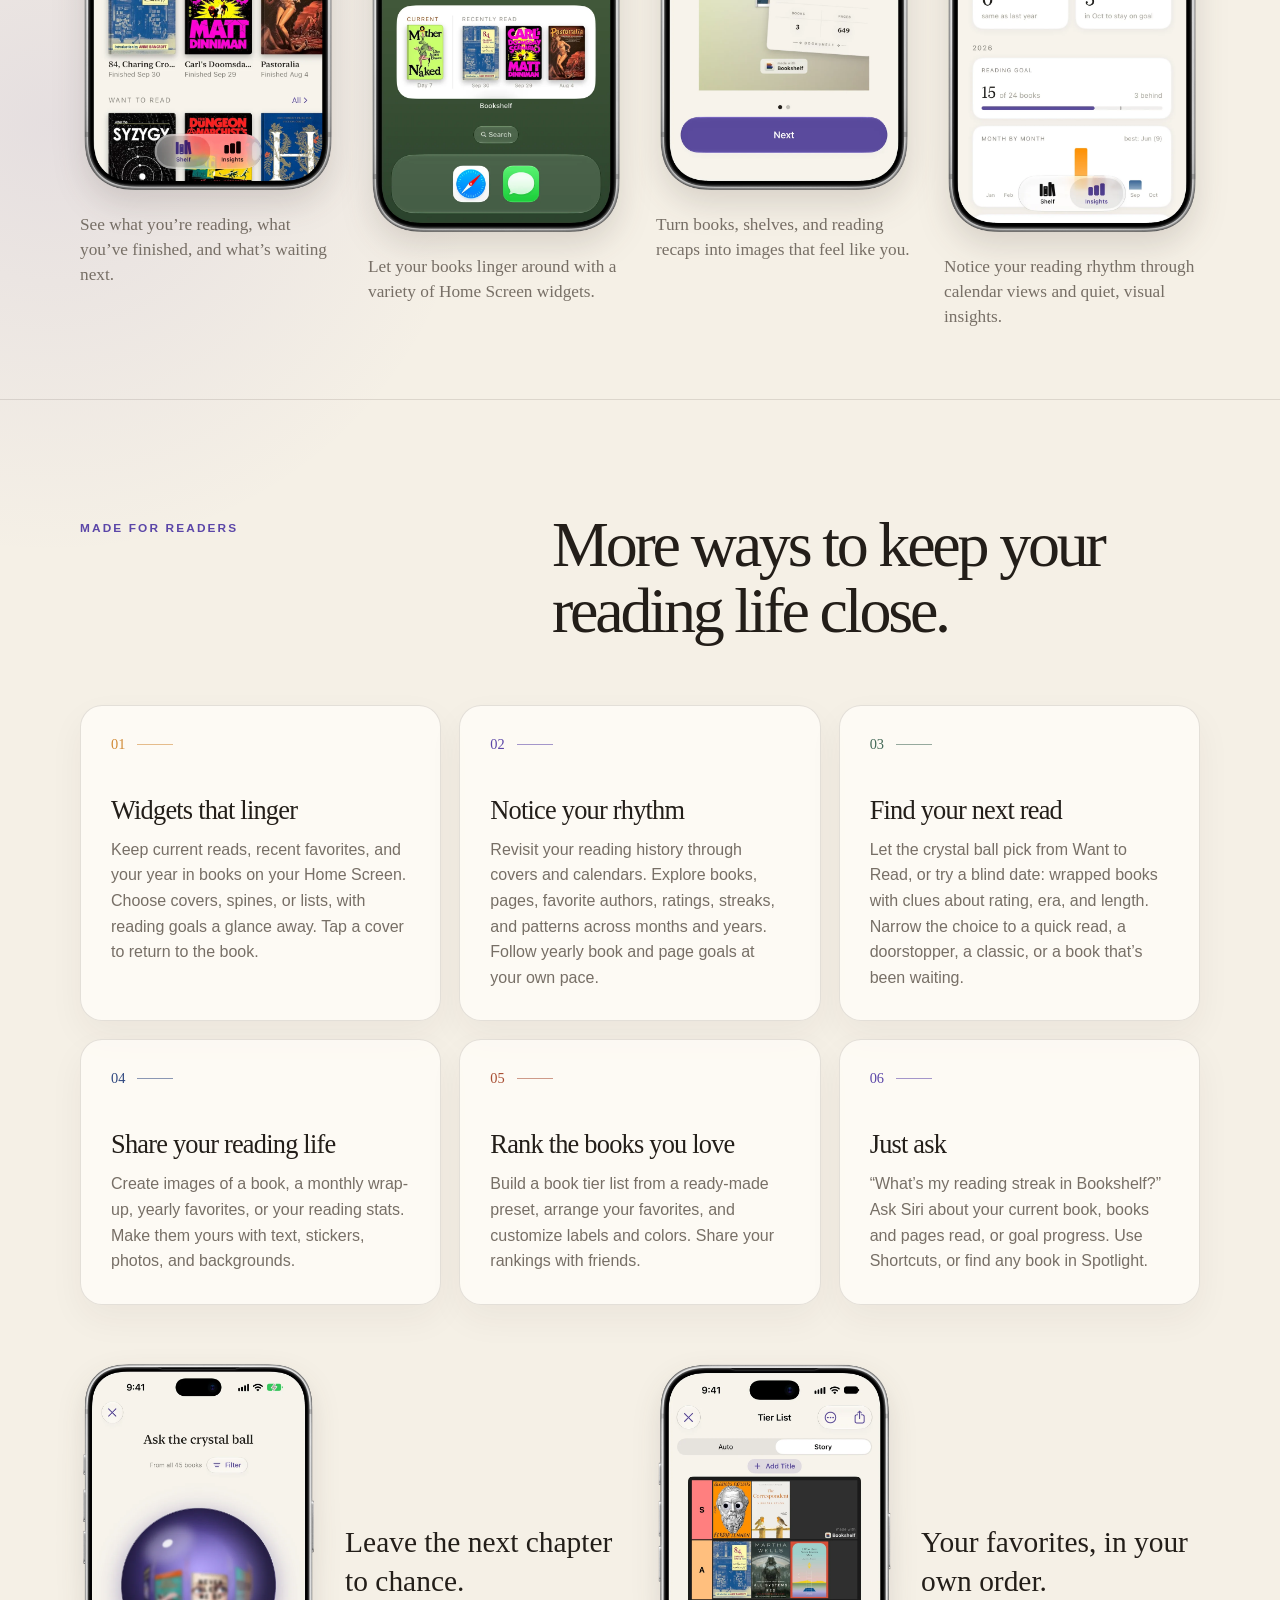
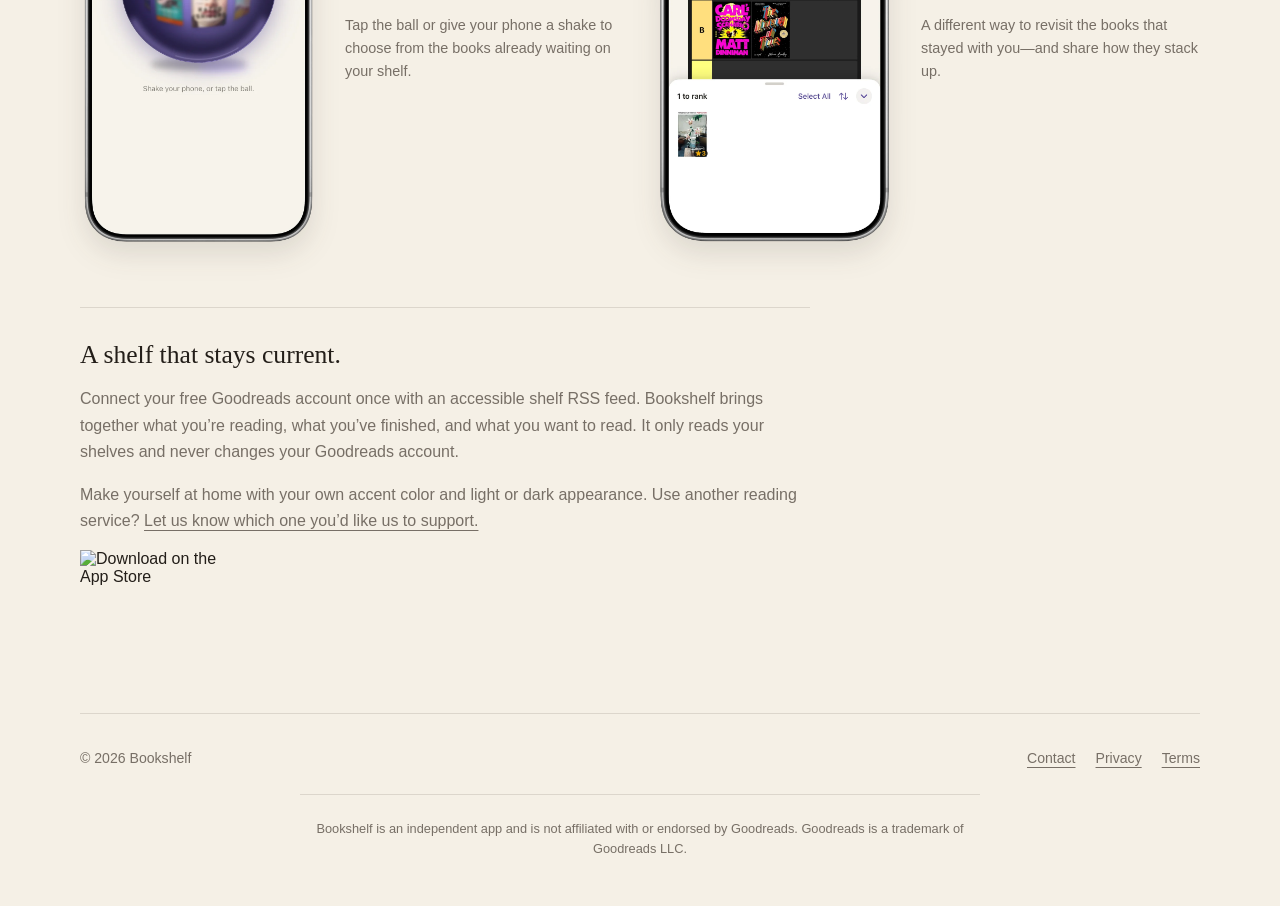
==== commit f6690ac7: "Add Bookshelf landing page" ====
--- a/bookshelf/index.html
+++ b/bookshelf/index.html
@@ -6,7 +6,7 @@
     <title>Bookshelf — Keep your books in sight</title>
     <meta
       name="description"
-      content="Bookshelf turns your Goodreads feed into a cleaner, more visual shelf with thoughtful widgets, calendar views, and reading insights."
+      content="Let your books linger. Bookshelf brings your Goodreads shelves to iPhone and iPad with Home Screen widgets, reading insights, book picks, share images, and tier lists."
     />
     <meta name="theme-color" content="#f5f0e6" />
     <link rel="icon" type="image/png" href="../assets/bookshelf-icon.png" />
@@ -149,23 +149,22 @@
         margin-top: 34px;
       }
 
-      .testflight-button {
+      .app-store-button {
         display: inline-flex;
         align-items: center;
         justify-content: center;
-        min-height: 48px;
-        padding: 0 20px;
-        border-radius: 999px;
-        color: #fffdf8;
-        background: var(--ink);
-        font-size: 0.92rem;
-        font-weight: 650;
+        max-width: 100%;
         text-decoration: none;
-        transition: background 160ms ease, transform 160ms ease;
-      }
-
-      .testflight-button:hover {
-        background: var(--purple);
+        transition: transform 160ms ease;
+      }
+
+      .app-store-button img {
+        width: 150px;
+        height: auto;
+        object-fit: contain;
+      }
+
+      .app-store-button:hover {
         transform: translateY(-1px);
       }
 
@@ -227,39 +226,13 @@
       .phone {
         position: relative;
         width: min(330px, 67vw);
-        padding: 7px;
-        overflow: hidden;
-        border: 1px solid rgba(35, 30, 25, 0.18);
-        border-radius: 46px;
-        background: #151515;
-        box-shadow:
-          0 36px 70px rgba(54, 40, 28, 0.22),
-          0 8px 18px rgba(54, 40, 28, 0.13);
-      }
-
-      .phone::before,
-      .shot-frame::before {
-        position: absolute;
-        left: 50%;
-        aspect-ratio: 188 / 55;
-        border-radius: 999px;
-        background: #000000;
-        content: "";
-        pointer-events: none;
-        transform: translateX(-50%);
-        z-index: 2;
-      }
-
-      .phone::before {
-        top: calc(7px + 1.6%);
-        width: calc(31.18% - 4.37px);
+        filter: drop-shadow(0 28px 30px rgba(54, 40, 28, 0.22));
       }
 
       .phone img {
         display: block;
         width: 100%;
         height: auto;
-        border-radius: 39px;
       }
 
       .chapter {
@@ -314,24 +287,13 @@
       }
 
       .shot-frame {
-        position: relative;
-        padding: 6px;
-        overflow: hidden;
-        border-radius: clamp(25px, 3vw, 40px);
-        background: #171717;
-        box-shadow: 0 24px 48px rgba(53, 41, 31, 0.15);
-      }
-
-      .shot-frame::before {
-        top: calc(6px + 1.6%);
-        width: calc(31.18% - 3.74px);
+        filter: drop-shadow(0 14px 16px rgba(53, 41, 31, 0.15));
       }
 
       .shot img {
         display: block;
         width: 100%;
-        aspect-ratio: 1206 / 2622;
-        border-radius: clamp(21px, 2.7vw, 35px);
+        height: auto;
       }
 
       .shot figcaption {
@@ -401,6 +363,85 @@
 
       .feature:nth-child(3) .feature-number {
         color: var(--green);
+      }
+
+      .feature:nth-child(4) .feature-number {
+        color: var(--blue);
+      }
+
+      .feature:nth-child(5) .feature-number {
+        color: var(--rust);
+      }
+
+      .feature:nth-child(6) .feature-number {
+        color: var(--purple);
+      }
+
+      .creative-previews {
+        display: grid;
+        grid-template-columns: repeat(2, minmax(0, 1fr));
+        gap: 32px;
+        margin-top: 56px;
+      }
+
+      .creative-preview {
+        display: grid;
+        grid-template-columns: minmax(0, 0.85fr) minmax(0, 1fr);
+        align-items: center;
+        gap: 28px;
+        margin: 0;
+      }
+
+      .creative-preview img {
+        display: block;
+        width: 100%;
+        height: auto;
+        filter: drop-shadow(0 12px 14px rgba(53, 41, 31, 0.12));
+      }
+
+      .creative-preview figcaption {
+        font-family: Iowan Old Style, Baskerville, "Times New Roman", serif;
+        font-size: clamp(1.3rem, 2.3vw, 1.9rem);
+        line-height: 1.3;
+      }
+
+      .creative-preview figcaption span {
+        display: block;
+        margin-top: 14px;
+        color: var(--muted);
+        font-family: "SF Pro Text", -apple-system, BlinkMacSystemFont, "Segoe UI", sans-serif;
+        font-size: 0.9rem;
+        line-height: 1.6;
+      }
+
+      .connection {
+        margin-top: 62px;
+        padding-top: 32px;
+        border-top: 1px solid var(--line);
+        max-width: 730px;
+      }
+
+      .connection h3 {
+        margin: 0 0 12px;
+        font-family: Iowan Old Style, Baskerville, "Times New Roman", serif;
+        font-size: 1.6rem;
+        font-weight: 500;
+      }
+
+      .connection p {
+        color: var(--muted);
+        line-height: 1.65;
+      }
+
+      .connection a {
+        text-underline-offset: 4px;
+      }
+
+      .availability {
+        margin: 18px 0 0;
+        color: var(--muted);
+        font-size: 0.85rem;
+        line-height: 1.6;
       }
 
       footer {
@@ -453,6 +494,10 @@
           min-height: 630px;
         }
 
+        .spine.one {
+          right: 1%;
+        }
+
         .chapter-heading {
           grid-template-columns: 1fr;
           gap: 15px;
@@ -468,6 +513,15 @@
 
         .feature h3 {
           margin-top: 28px;
+        }
+
+        .creative-previews {
+          grid-template-columns: 1fr;
+          gap: 42px;
+        }
+
+        .creative-preview {
+          grid-template-columns: minmax(0, 215px) minmax(0, 1fr);
         }
       }
 
@@ -519,11 +573,20 @@
         .shot-frame {
           width: min(58vw, 215px);
           margin-inline: auto;
-          border-radius: min(8.1vw, 30px);
-        }
-
-        .shot img {
-          border-radius: min(7vw, 26px);
+        }
+
+        .creative-preview {
+          grid-template-columns: 1fr;
+          justify-items: center;
+          text-align: center;
+        }
+
+        .creative-preview img {
+          width: min(58vw, 215px);
+        }
+
+        .creative-preview figcaption {
+          max-width: 310px;
         }
 
         .shot figcaption {
@@ -657,9 +720,12 @@
             Bookshelf keeps the books you&rsquo;re reading&mdash;and the ones you just finished&mdash;in sight, like a book left on your nightstand. So even ebooks can stay with you a little longer.
           </p>
           <div class="hero-actions">
-            <a class="testflight-button" href="https://testflight.apple.com/join/D5agcQeq" target="_blank" rel="noopener noreferrer">Join TestFlight &nearr;</a>
+            <a class="app-store-button" href="https://apps.apple.com/us/app/bookshelf-books-on-your-screen/id6795309434?itscg=30200&amp;itsct=apps_box_badge&amp;mttnsubad=6795309434" target="_blank" rel="noopener noreferrer">
+              <img src="https://toolbox.marketingtools.apple.com/api/v2/badges/download-on-the-app-store/black/en-us?releaseDate=1792800000" alt="Download on the App Store" width="244" height="82" />
+            </a>
             <a class="text-link" href="mailto:apps@hcemozturk.com?subject=Bookshelf">Get in touch &rarr;</a>
           </div>
+          <p class="availability">For iPhone and iPad. Connect with your free Goodreads account.</p>
         </div>
 
         <div class="visual" aria-label="Bookshelf app preview">
@@ -667,7 +733,7 @@
           <div class="spine one" aria-hidden="true"></div>
           <div class="spine two" aria-hidden="true"></div>
           <div class="phone">
-            <img src="../assets/bookshelf/shelf.png" alt="Bookshelf showing current and recently read books" />
+            <img src="../assets/bookshelf/shelf-framed.webp" alt="Bookshelf showing current, recently read, and Want to Read shelves on iPhone" width="900" height="1840" fetchpriority="high" />
           </div>
         </div>
       </section>
@@ -682,25 +748,25 @@
           <div class="screens" aria-label="Bookshelf screenshots">
             <figure class="shot">
               <div class="shot-frame">
-                <img src="../assets/bookshelf/shelf.png" alt="Bookshelf library screen" loading="lazy" />
+                <img src="../assets/bookshelf/shelf-framed.webp" alt="Bookshelf library with current reads, recently finished books, and Want to Read" width="900" height="1840" loading="lazy" />
               </div>
-              <figcaption>See current and recently read books on your Bookshelf.</figcaption>
+              <figcaption>See what you&rsquo;re reading, what you&rsquo;ve finished, and what&rsquo;s waiting next.</figcaption>
             </figure>
             <figure class="shot">
               <div class="shot-frame">
-                <img src="../assets/bookshelf/widgets.png" alt="Bookshelf Home Screen widgets" loading="lazy" />
+                <img src="../assets/bookshelf/widgets-framed.webp" alt="Home Screen widgets showing the current book, recent reads, and year in books" width="900" height="1840" loading="lazy" />
               </div>
               <figcaption>Let your books linger around with a variety of Home Screen widgets.</figcaption>
             </figure>
             <figure class="shot">
               <div class="shot-frame">
-                <img src="../assets/bookshelf/detail.png" alt="Bookshelf book detail screen" loading="lazy" />
+                <img src="../assets/bookshelf/share-framed.webp" alt="Bookshelf share composer with a personalized July reading recap" width="900" height="1840" loading="lazy" />
               </div>
-              <figcaption>Revisit each book&rsquo;s details.</figcaption>
+              <figcaption>Turn books, shelves, and reading recaps into images that feel like you.</figcaption>
             </figure>
             <figure class="shot">
               <div class="shot-frame">
-                <img src="../assets/bookshelf/insights.png" alt="Bookshelf reading insights screen" loading="lazy" />
+                <img src="../assets/bookshelf/insights-framed.webp" alt="Reading insights showing books, pages, monthly patterns, and yearly goal progress" width="900" height="1840" loading="lazy" />
               </div>
               <figcaption>Notice your reading rhythm through calendar views and quiet, visual insights.</figcaption>
             </figure>
@@ -722,25 +788,60 @@
         <div class="shell">
           <div class="chapter-heading">
             <p class="chapter-label">Made for readers</p>
-            <h2>See the books you read&mdash;not another list to maintain.</h2>
+            <h2>More ways to keep your reading life close.</h2>
           </div>
 
           <div class="features">
             <article class="feature">
               <span class="feature-number">01</span>
               <h3>Widgets that linger</h3>
-              <p>Keep current and recently finished books on your Home Screen&mdash;like books left on a nightstand or table, still present after the last page.</p>
+              <p>Keep current reads, recent favorites, and your year in books on your Home Screen. Choose covers, spines, or lists, with reading goals a glance away. Tap a cover to return to the book.</p>
             </article>
             <article class="feature">
               <span class="feature-number">02</span>
-              <h3>Connect once</h3>
-              <p>Add your Goodreads RSS feed, then Bookshelf keeps your visual library up to date without another log to maintain.</p>
+              <h3>Notice your rhythm</h3>
+              <p>Revisit your reading history through covers and calendars. Explore books, pages, favorite authors, ratings, streaks, and patterns across months and years. Follow yearly book and page goals at your own pace.</p>
             </article>
             <article class="feature">
               <span class="feature-number">03</span>
-              <h3>Notice your rhythm</h3>
-              <p>Explore calendar views and insights that help you reflect on how reading moves through your weeks, months, and year.</p>
+              <h3>Find your next read</h3>
+              <p>Let the crystal ball pick from Want to Read, or try a blind date: wrapped books with clues about rating, era, and length. Narrow the choice to a quick read, a doorstopper, a classic, or a book that&rsquo;s been waiting.</p>
             </article>
+            <article class="feature">
+              <span class="feature-number">04</span>
+              <h3>Share your reading life</h3>
+              <p>Create images of a book, a monthly wrap-up, yearly favorites, or your reading stats. Make them yours with text, stickers, photos, and backgrounds.</p>
+            </article>
+            <article class="feature">
+              <span class="feature-number">05</span>
+              <h3>Rank the books you love</h3>
+              <p>Build a book tier list from a ready-made preset, arrange your favorites, and customize labels and colors. Share your rankings with friends.</p>
+            </article>
+            <article class="feature">
+              <span class="feature-number">06</span>
+              <h3>Just ask</h3>
+              <p>&ldquo;What&rsquo;s my reading streak in Bookshelf?&rdquo; Ask Siri about your current book, books and pages read, or goal progress. Use Shortcuts, or find any book in Spotlight.</p>
+            </article>
+          </div>
+
+          <div class="creative-previews" aria-label="Book picker and tier list previews">
+            <figure class="creative-preview">
+              <img src="../assets/bookshelf/picker-framed.webp" alt="Bookshelf crystal ball with Want to Read books and a Filter control" width="900" height="1837" loading="lazy" />
+              <figcaption>Leave the next chapter to chance.<span>Tap the ball or give your phone a shake to choose from the books already waiting on your shelf.</span></figcaption>
+            </figure>
+            <figure class="creative-preview">
+              <img src="../assets/bookshelf/tier-list-framed.webp" alt="Bookshelf tier list editor with book covers arranged into colored S, A, and B ranks" width="900" height="1840" loading="lazy" />
+              <figcaption>Your favorites, in your own order.<span>A different way to revisit the books that stayed with you&mdash;and share how they stack up.</span></figcaption>
+            </figure>
+          </div>
+
+          <div class="connection">
+            <h3>A shelf that stays current.</h3>
+            <p>Connect your free Goodreads account once with an accessible shelf RSS feed. Bookshelf brings together what you&rsquo;re reading, what you&rsquo;ve finished, and what you want to read. It only reads your shelves and never changes your Goodreads account.</p>
+            <p>Make yourself at home with your own accent color and light or dark appearance. Use another reading service? <a href="mailto:apps@hcemozturk.com?subject=Bookshelf%20tracker%20suggestion">Let us know which one you&rsquo;d like us to support.</a></p>
+            <a class="app-store-button" href="https://apps.apple.com/us/app/bookshelf-books-on-your-screen/id6795309434?itscg=30200&amp;itsct=apps_box_badge&amp;mttnsubad=6795309434" target="_blank" rel="noopener noreferrer">
+              <img src="https://toolbox.marketingtools.apple.com/api/v2/badges/download-on-the-app-store/black/en-us?releaseDate=1792800000" alt="Download on the App Store" width="244" height="82" />
+            </a>
           </div>
         </div>
       </section>
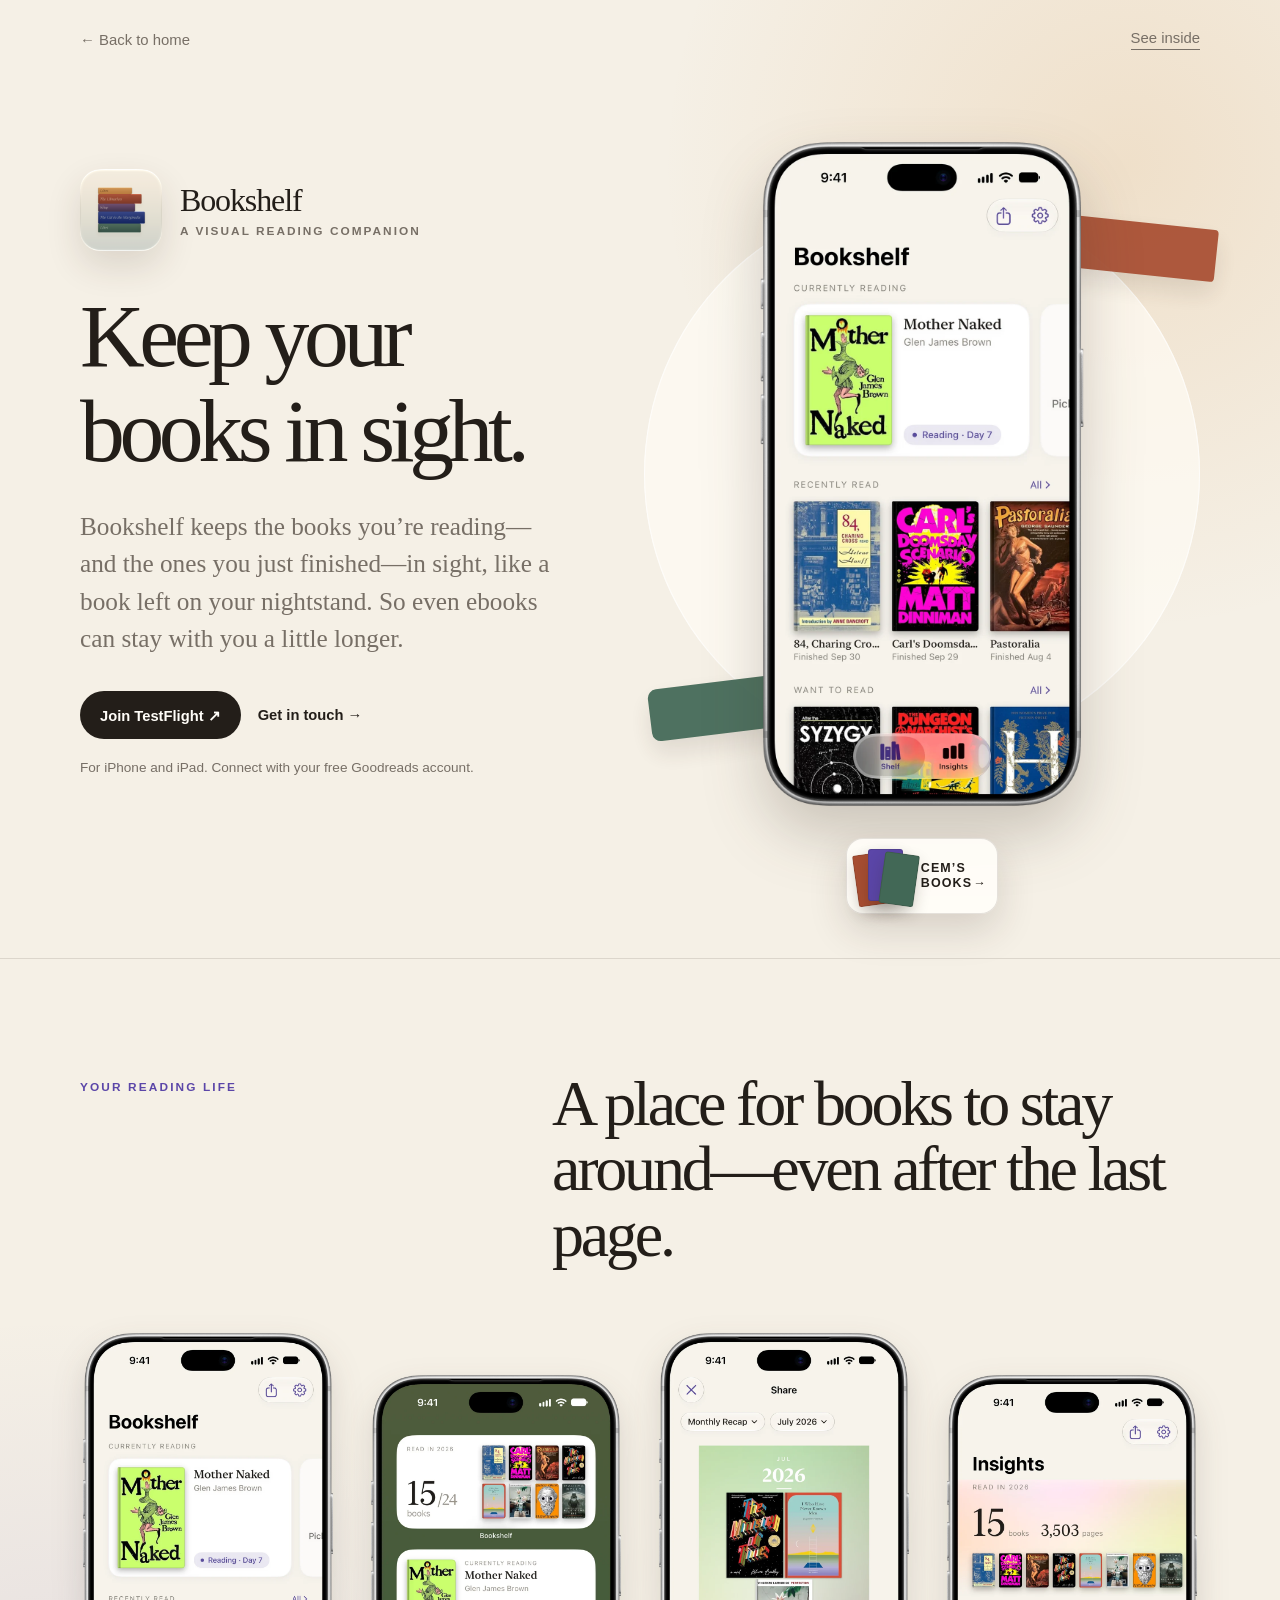
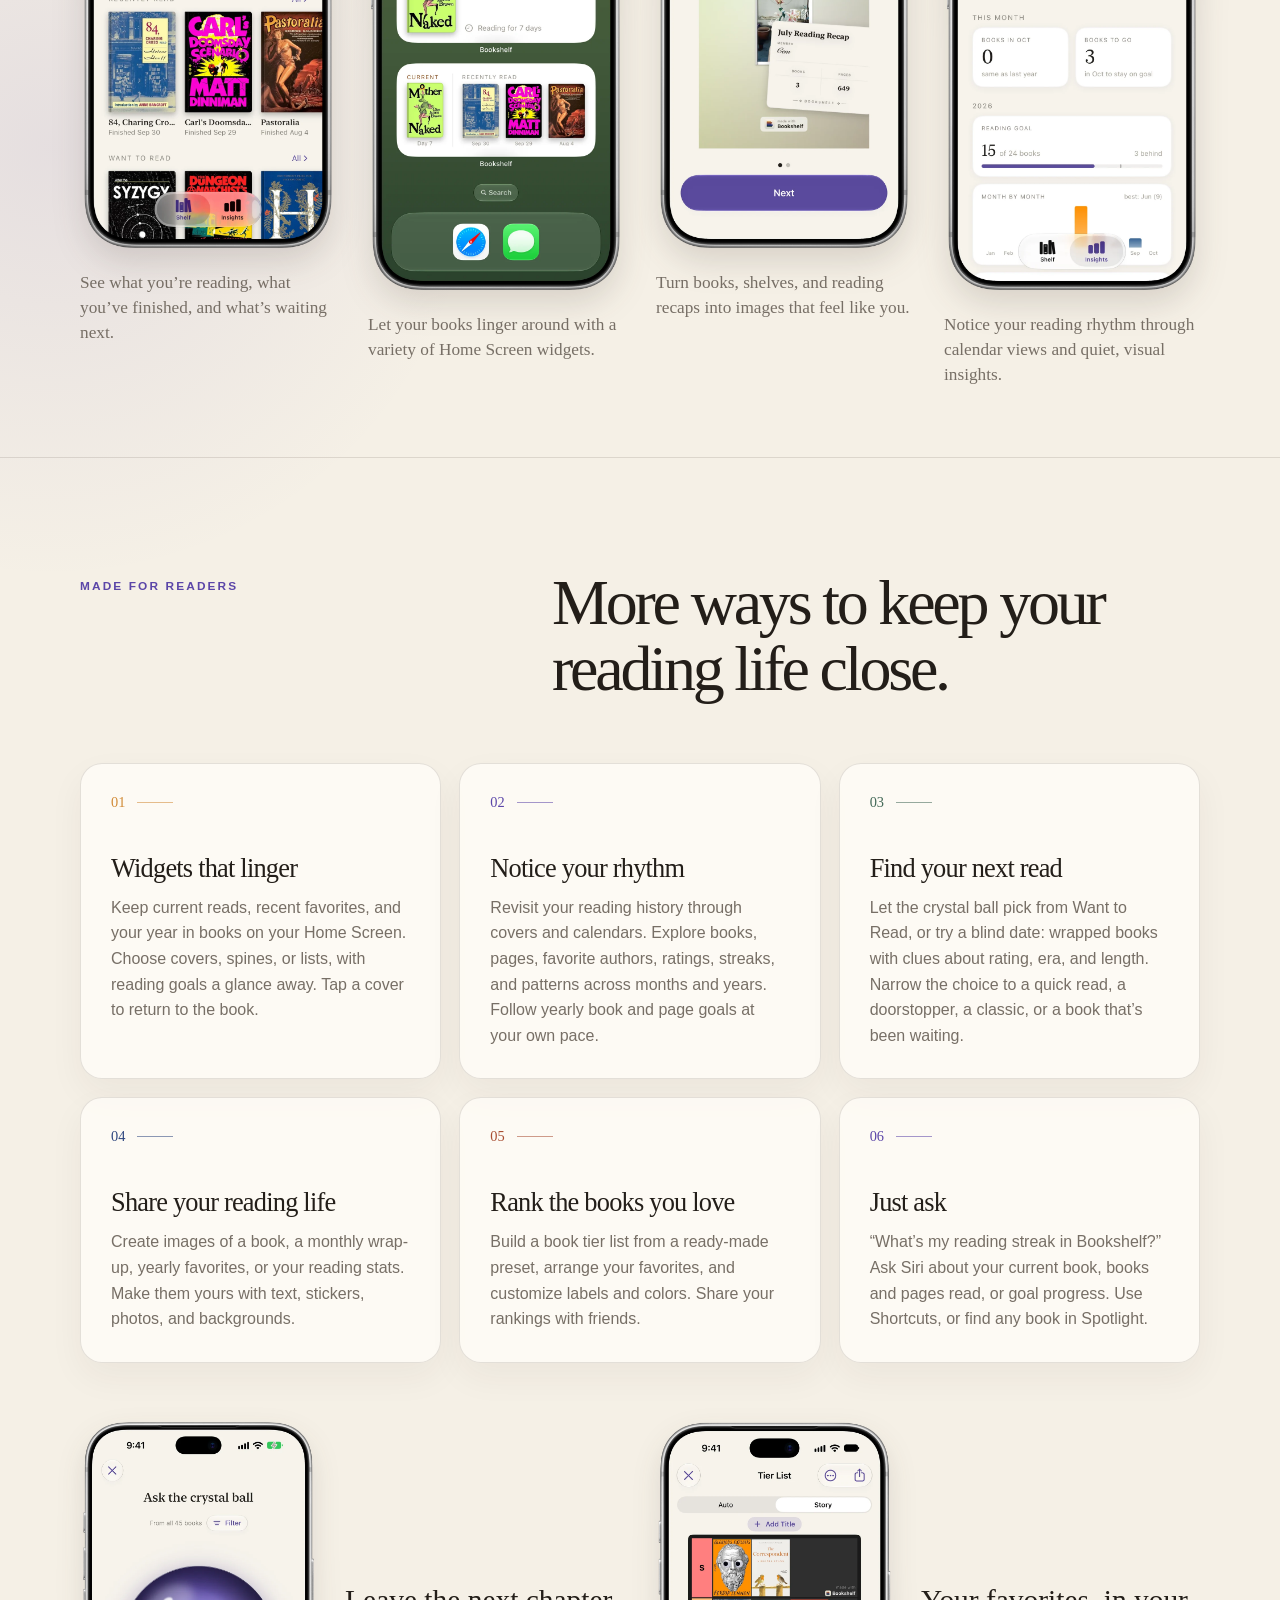
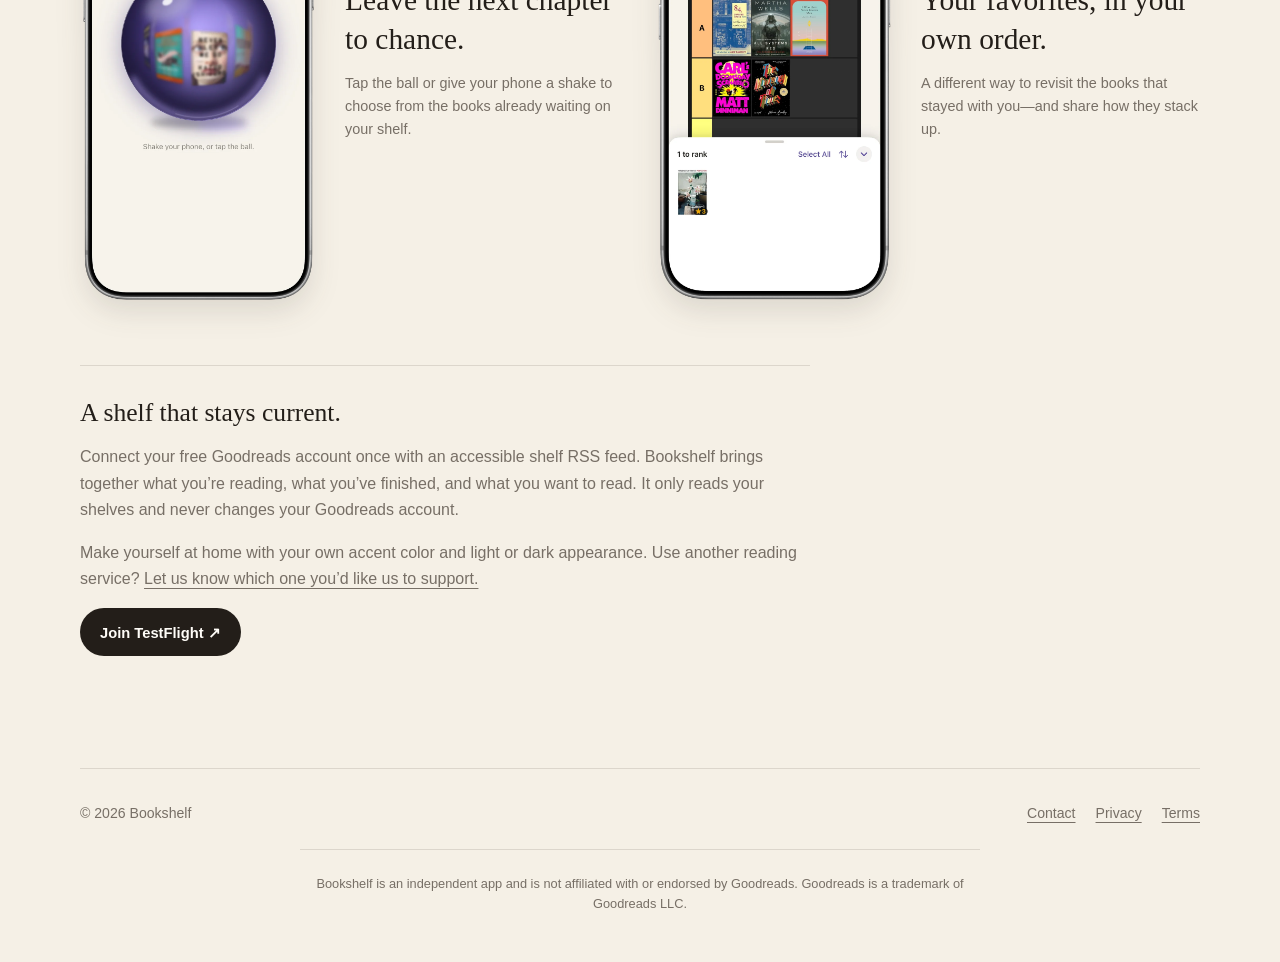
==== commit 36681f76: "Add Reading page" ====
--- a/bookshelf/index.html
+++ b/bookshelf/index.html
@@ -88,7 +88,7 @@
         grid-template-columns: minmax(0, 0.92fr) minmax(430px, 1.08fr);
         align-items: center;
         gap: clamp(32px, 7vw, 92px);
-        padding: 54px 0 86px;
+        padding: 54px 0 144px;
       }
 
       .brand-row {
@@ -149,22 +149,23 @@
         margin-top: 34px;
       }
 
-      .app-store-button {
+      .testflight-button {
         display: inline-flex;
         align-items: center;
         justify-content: center;
-        max-width: 100%;
+        min-height: 48px;
+        padding: 0 20px;
+        border-radius: 999px;
+        color: #fffdf8;
+        background: var(--ink);
+        font-size: 0.92rem;
+        font-weight: 650;
         text-decoration: none;
-        transition: transform 160ms ease;
-      }
-
-      .app-store-button img {
-        width: 150px;
-        height: auto;
-        object-fit: contain;
-      }
-
-      .app-store-button:hover {
+        transition: background 160ms ease, transform 160ms ease;
+      }
+
+      .testflight-button:hover {
+        background: var(--purple);
         transform: translateY(-1px);
       }
 
@@ -235,6 +236,112 @@
         height: auto;
       }
 
+      .personal-reading-teaser {
+        position: absolute;
+        right: auto;
+        bottom: -112px;
+        left: 50%;
+        z-index: 4;
+        min-height: 84px;
+        display: flex;
+        align-items: center;
+        gap: 14px;
+        padding: 10px 22px 10px 13px;
+        border: 1px solid var(--line);
+        border-radius: 17px;
+        color: var(--ink);
+        background: rgba(255, 253, 248, 0.94);
+        box-shadow: 0 16px 38px rgba(54, 40, 28, 0.16);
+        text-decoration: none;
+        transform: translateX(-50%);
+        transition: box-shadow 180ms ease, transform 180ms ease;
+      }
+
+      .personal-reading-teaser:hover {
+        box-shadow: 0 19px 44px rgba(54, 40, 28, 0.2);
+        transform: translate(-50%, -2px);
+      }
+
+      .personal-reading-covers {
+        width: 76px;
+        height: 66px;
+        display: flex;
+        align-items: flex-end;
+        flex: 0 0 auto;
+        padding-left: 5px;
+      }
+
+      .personal-reading-cover {
+        width: 42px;
+        height: 60px;
+        border: 1px solid rgba(35, 30, 25, 0.15);
+        border-radius: 3px;
+        object-fit: cover;
+        background: var(--paper-deep);
+        box-shadow: 0 7px 16px rgba(42, 30, 22, 0.2);
+        transform-origin: bottom center;
+        transition: transform 180ms ease;
+      }
+
+      .personal-reading-cover + .personal-reading-cover {
+        margin-left: -25px;
+      }
+
+      .personal-reading-cover:nth-child(1) {
+        transform: rotate(-8deg);
+      }
+
+      .personal-reading-cover:nth-child(2) {
+        transform: translateY(-4px);
+      }
+
+      .personal-reading-cover:nth-child(3) {
+        transform: rotate(8deg);
+      }
+
+      .personal-reading-teaser:hover .personal-reading-cover:nth-child(1),
+      .personal-reading-teaser:focus-visible .personal-reading-cover:nth-child(1) {
+        transform: translateX(-5px) rotate(-13deg);
+      }
+
+      .personal-reading-teaser:hover .personal-reading-cover:nth-child(2),
+      .personal-reading-teaser:focus-visible .personal-reading-cover:nth-child(2) {
+        transform: translateY(-8px);
+      }
+
+      .personal-reading-teaser:hover .personal-reading-cover:nth-child(3),
+      .personal-reading-teaser:focus-visible .personal-reading-cover:nth-child(3) {
+        transform: translateX(5px) rotate(13deg);
+      }
+
+      .personal-reading-cover-placeholder:nth-child(1) {
+        background: var(--rust);
+      }
+
+      .personal-reading-cover-placeholder:nth-child(2) {
+        background: var(--purple);
+      }
+
+      .personal-reading-cover-placeholder:nth-child(3) {
+        background: var(--green);
+      }
+
+      .personal-reading-copy {
+        min-width: 0;
+      }
+
+      .personal-reading-copy strong {
+        display: grid;
+        grid-template-columns: minmax(0, 1fr) auto;
+        align-items: end;
+        gap: 4px;
+        font-size: 0.76rem;
+        font-weight: 700;
+        letter-spacing: 0.09em;
+        text-transform: uppercase;
+        white-space: nowrap;
+      }
+
       .chapter {
         padding: 112px 0;
         border-top: 1px solid var(--line);
@@ -483,6 +590,37 @@
         border-radius: 4px;
       }
 
+      @media (min-width: 821px) {
+        .personal-reading-teaser {
+          bottom: -100px;
+          width: 152px;
+          min-height: 76px;
+          gap: 8px;
+          padding: 8px 10px 8px 8px;
+        }
+
+        .personal-reading-covers {
+          width: 58px;
+          height: 58px;
+          padding-left: 4px;
+        }
+
+        .personal-reading-cover {
+          width: 36px;
+          height: 52px;
+        }
+
+        .personal-reading-copy {
+          width: 66px;
+        }
+
+        .personal-reading-copy strong {
+          font-size: 0.78rem;
+          line-height: 1.18;
+          white-space: normal;
+        }
+      }
+
       @media (max-width: 820px) {
         .hero {
           min-height: auto;
@@ -550,6 +688,11 @@
 
         .visual {
           min-height: 550px;
+        }
+
+        .personal-reading-teaser {
+          width: min(286px, calc(100% - 6px));
+          padding-right: 16px;
         }
 
         .chapter {
@@ -720,9 +863,7 @@
             Bookshelf keeps the books you&rsquo;re reading&mdash;and the ones you just finished&mdash;in sight, like a book left on your nightstand. So even ebooks can stay with you a little longer.
           </p>
           <div class="hero-actions">
-            <a class="app-store-button" href="https://apps.apple.com/us/app/bookshelf-books-on-your-screen/id6795309434?itscg=30200&amp;itsct=apps_box_badge&amp;mttnsubad=6795309434" target="_blank" rel="noopener noreferrer">
-              <img src="https://toolbox.marketingtools.apple.com/api/v2/badges/download-on-the-app-store/black/en-us?releaseDate=1792800000" alt="Download on the App Store" width="244" height="82" />
-            </a>
+            <a class="testflight-button" href="https://testflight.apple.com/join/D5agcQeq" target="_blank" rel="noopener noreferrer">Join TestFlight &nearr;</a>
             <a class="text-link" href="mailto:apps@hcemozturk.com?subject=Bookshelf">Get in touch &rarr;</a>
           </div>
           <p class="availability">For iPhone and iPad. Connect with your free Goodreads account.</p>
@@ -735,6 +876,19 @@
           <div class="phone">
             <img src="../assets/bookshelf/shelf-framed.webp" alt="Bookshelf showing current, recently read, and Want to Read shelves on iPhone" width="900" height="1840" fetchpriority="high" />
           </div>
+          <a class="personal-reading-teaser" href="../reading/" aria-label="See what H. Cem Öztürk is reading">
+            <span class="personal-reading-covers" data-personal-reading-covers aria-hidden="true">
+              <span class="personal-reading-cover personal-reading-cover-placeholder"></span>
+              <span class="personal-reading-cover personal-reading-cover-placeholder"></span>
+              <span class="personal-reading-cover personal-reading-cover-placeholder"></span>
+            </span>
+            <span class="personal-reading-copy">
+              <strong>
+                <span>Cem&rsquo;s books</span>
+                <span aria-hidden="true">&rarr;</span>
+              </strong>
+            </span>
+          </a>
         </div>
       </section>
 
@@ -839,9 +993,7 @@
             <h3>A shelf that stays current.</h3>
             <p>Connect your free Goodreads account once with an accessible shelf RSS feed. Bookshelf brings together what you&rsquo;re reading, what you&rsquo;ve finished, and what you want to read. It only reads your shelves and never changes your Goodreads account.</p>
             <p>Make yourself at home with your own accent color and light or dark appearance. Use another reading service? <a href="mailto:apps@hcemozturk.com?subject=Bookshelf%20tracker%20suggestion">Let us know which one you&rsquo;d like us to support.</a></p>
-            <a class="app-store-button" href="https://apps.apple.com/us/app/bookshelf-books-on-your-screen/id6795309434?itscg=30200&amp;itsct=apps_box_badge&amp;mttnsubad=6795309434" target="_blank" rel="noopener noreferrer">
-              <img src="https://toolbox.marketingtools.apple.com/api/v2/badges/download-on-the-app-store/black/en-us?releaseDate=1792800000" alt="Download on the App Store" width="244" height="82" />
-            </a>
+            <a class="testflight-button" href="https://testflight.apple.com/join/D5agcQeq" target="_blank" rel="noopener noreferrer">Join TestFlight &nearr;</a>
           </div>
         </div>
       </section>
@@ -1012,5 +1164,7 @@
       showGallerySlide(0);
       updateGalleryProgressControl();
     </script>
+    <script src="../assets/reading/reading-data.js"></script>
+    <script src="../assets/reading/bookshelf-teaser.js"></script>
   </body>
 </html>
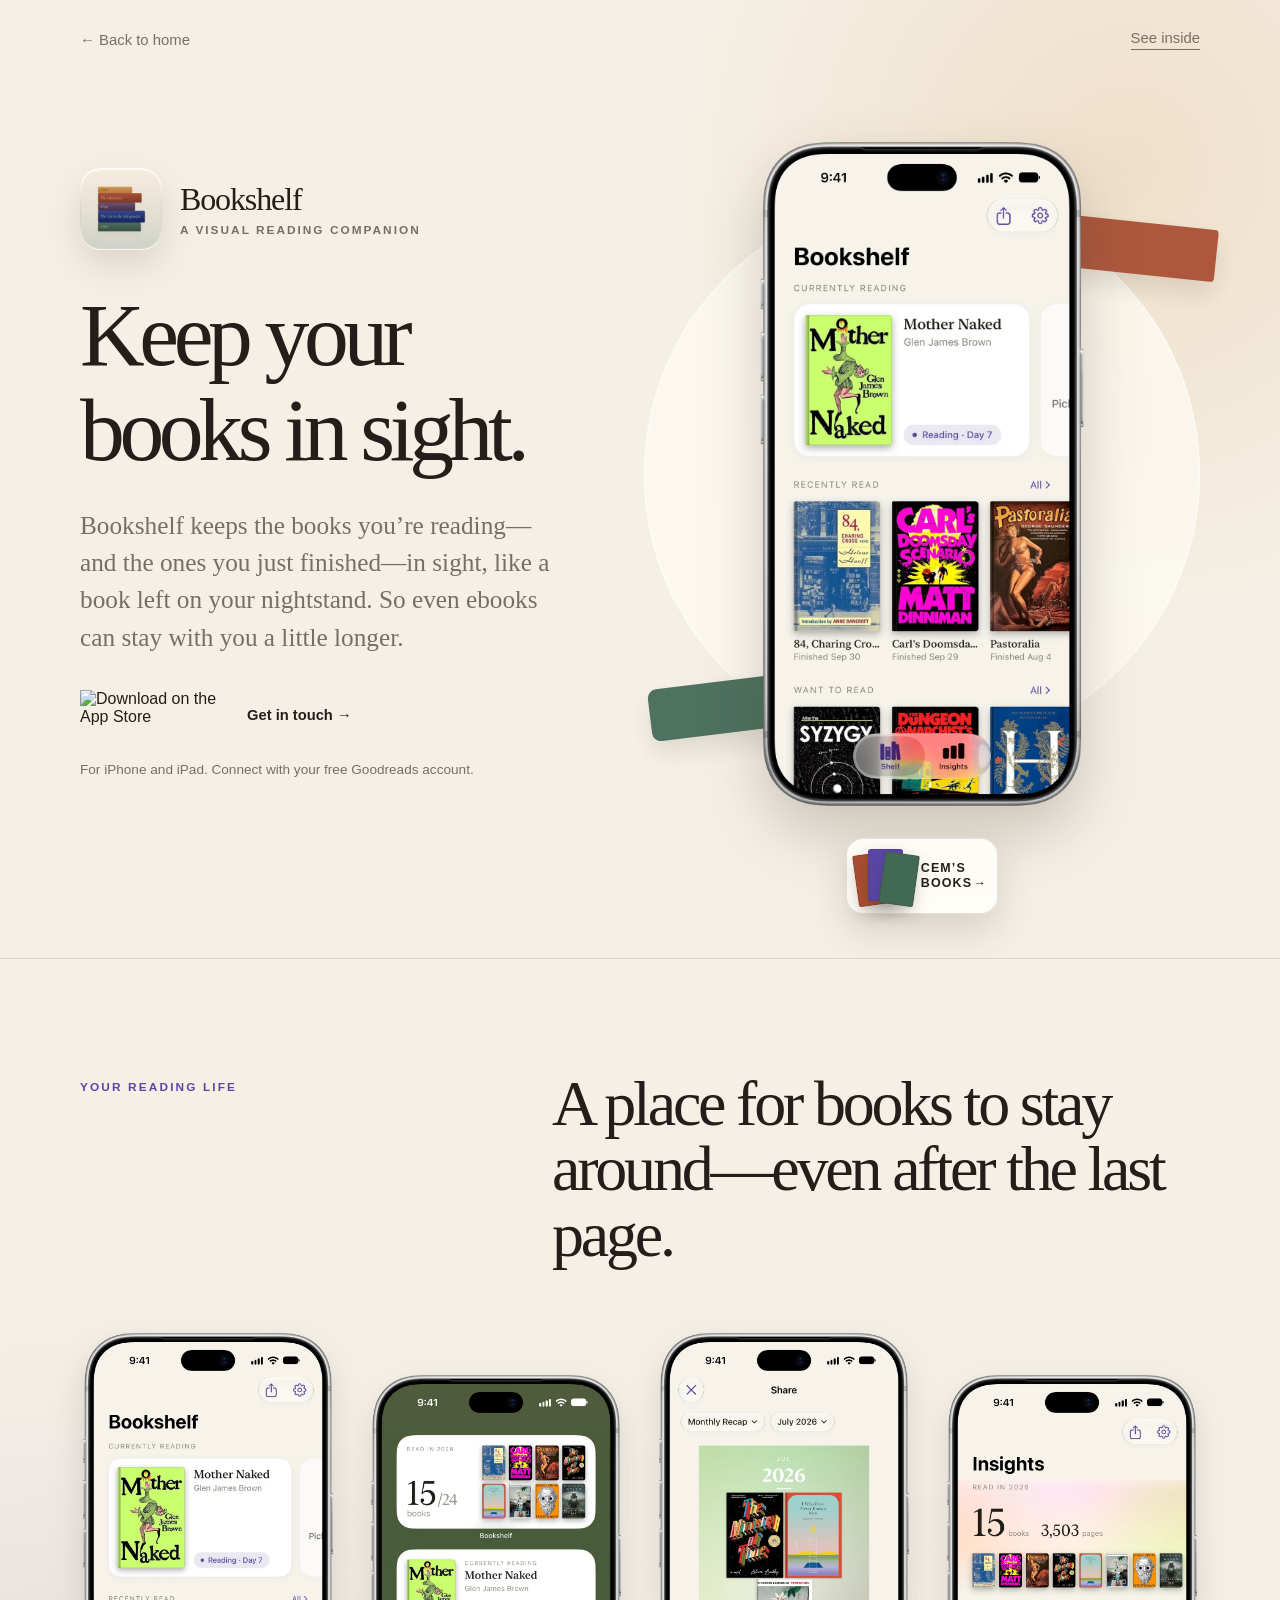
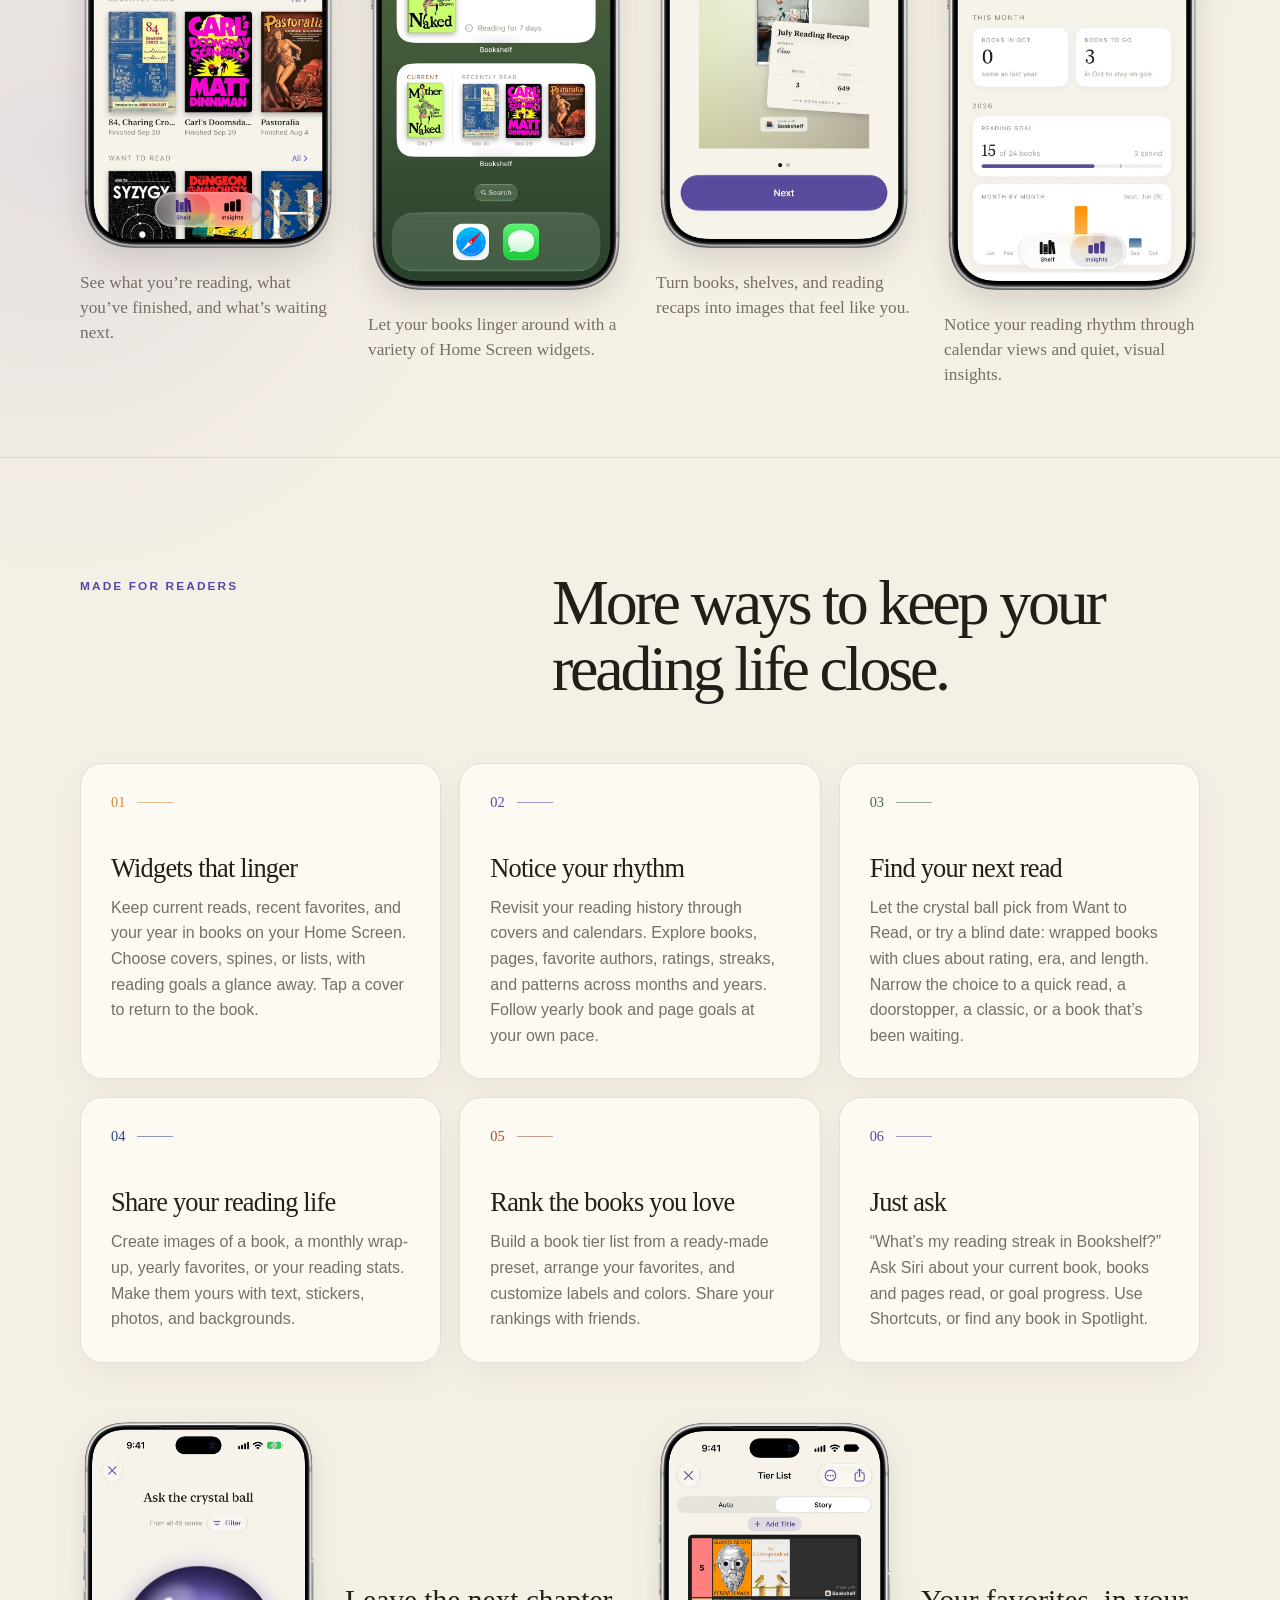
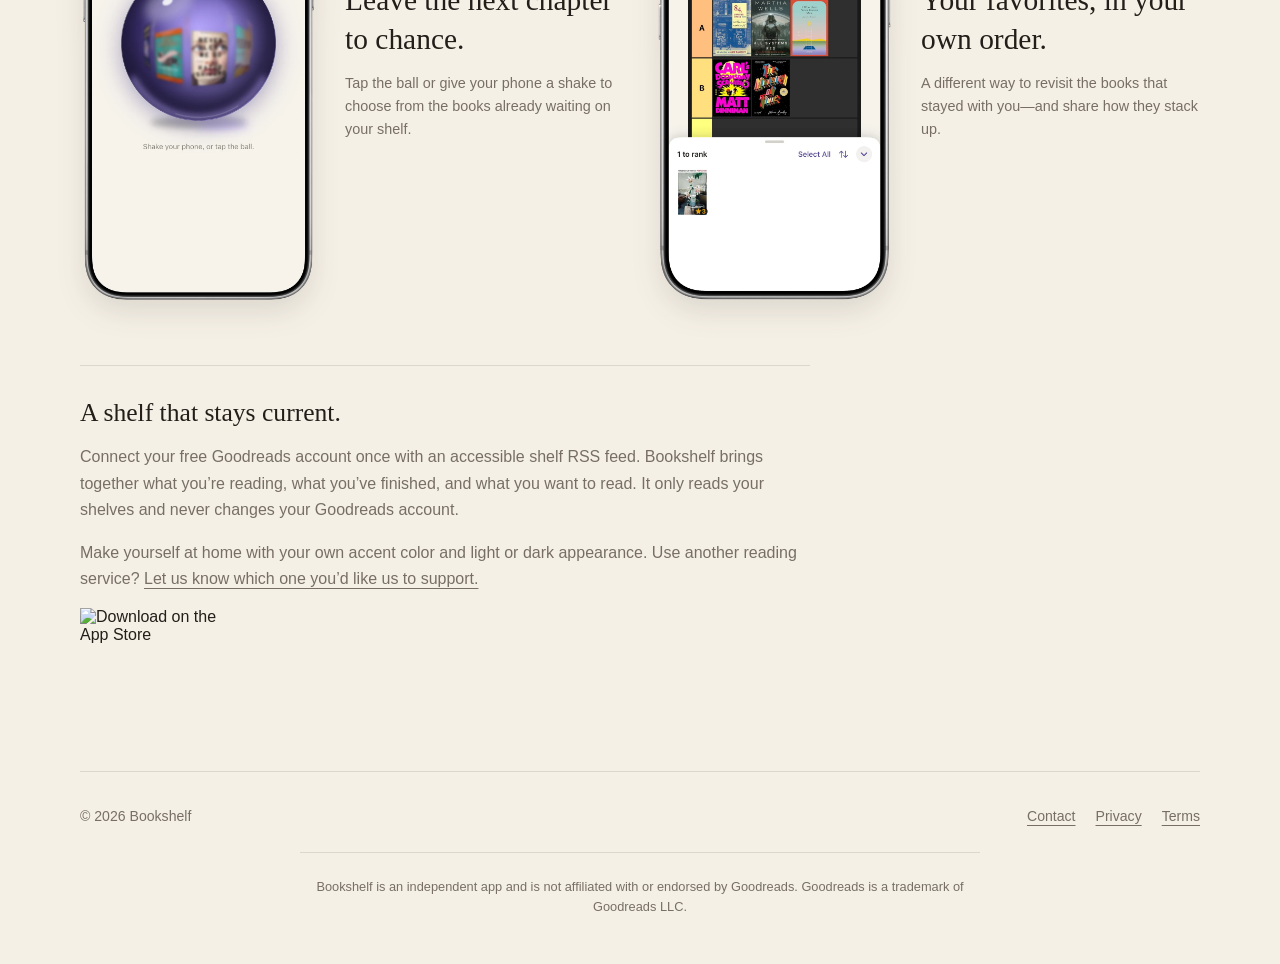
==== commit 4928d5ba: "Add Reading page" ====
--- a/bookshelf/index.html
+++ b/bookshelf/index.html
@@ -149,23 +149,22 @@
         margin-top: 34px;
       }
 
-      .testflight-button {
+      .app-store-button {
         display: inline-flex;
         align-items: center;
         justify-content: center;
-        min-height: 48px;
-        padding: 0 20px;
-        border-radius: 999px;
-        color: #fffdf8;
-        background: var(--ink);
-        font-size: 0.92rem;
-        font-weight: 650;
+        max-width: 100%;
         text-decoration: none;
-        transition: background 160ms ease, transform 160ms ease;
-      }
-
-      .testflight-button:hover {
-        background: var(--purple);
+        transition: transform 160ms ease;
+      }
+
+      .app-store-button img {
+        width: 150px;
+        height: auto;
+        object-fit: contain;
+      }
+
+      .app-store-button:hover {
         transform: translateY(-1px);
       }
 
@@ -863,7 +862,9 @@
             Bookshelf keeps the books you&rsquo;re reading&mdash;and the ones you just finished&mdash;in sight, like a book left on your nightstand. So even ebooks can stay with you a little longer.
           </p>
           <div class="hero-actions">
-            <a class="testflight-button" href="https://testflight.apple.com/join/D5agcQeq" target="_blank" rel="noopener noreferrer">Join TestFlight &nearr;</a>
+            <a class="app-store-button" href="https://apps.apple.com/us/app/bookshelf-books-on-your-screen/id6795309434?itscg=30200&amp;itsct=apps_box_badge&amp;mttnsubad=6795309434" target="_blank" rel="noopener noreferrer">
+              <img src="https://toolbox.marketingtools.apple.com/api/v2/badges/download-on-the-app-store/black/en-us?releaseDate=1792800000" alt="Download on the App Store" width="244" height="82" />
+            </a>
             <a class="text-link" href="mailto:apps@hcemozturk.com?subject=Bookshelf">Get in touch &rarr;</a>
           </div>
           <p class="availability">For iPhone and iPad. Connect with your free Goodreads account.</p>
@@ -993,7 +994,9 @@
             <h3>A shelf that stays current.</h3>
             <p>Connect your free Goodreads account once with an accessible shelf RSS feed. Bookshelf brings together what you&rsquo;re reading, what you&rsquo;ve finished, and what you want to read. It only reads your shelves and never changes your Goodreads account.</p>
             <p>Make yourself at home with your own accent color and light or dark appearance. Use another reading service? <a href="mailto:apps@hcemozturk.com?subject=Bookshelf%20tracker%20suggestion">Let us know which one you&rsquo;d like us to support.</a></p>
-            <a class="testflight-button" href="https://testflight.apple.com/join/D5agcQeq" target="_blank" rel="noopener noreferrer">Join TestFlight &nearr;</a>
+            <a class="app-store-button" href="https://apps.apple.com/us/app/bookshelf-books-on-your-screen/id6795309434?itscg=30200&amp;itsct=apps_box_badge&amp;mttnsubad=6795309434" target="_blank" rel="noopener noreferrer">
+              <img src="https://toolbox.marketingtools.apple.com/api/v2/badges/download-on-the-app-store/black/en-us?releaseDate=1792800000" alt="Download on the App Store" width="244" height="82" />
+            </a>
           </div>
         </div>
       </section>
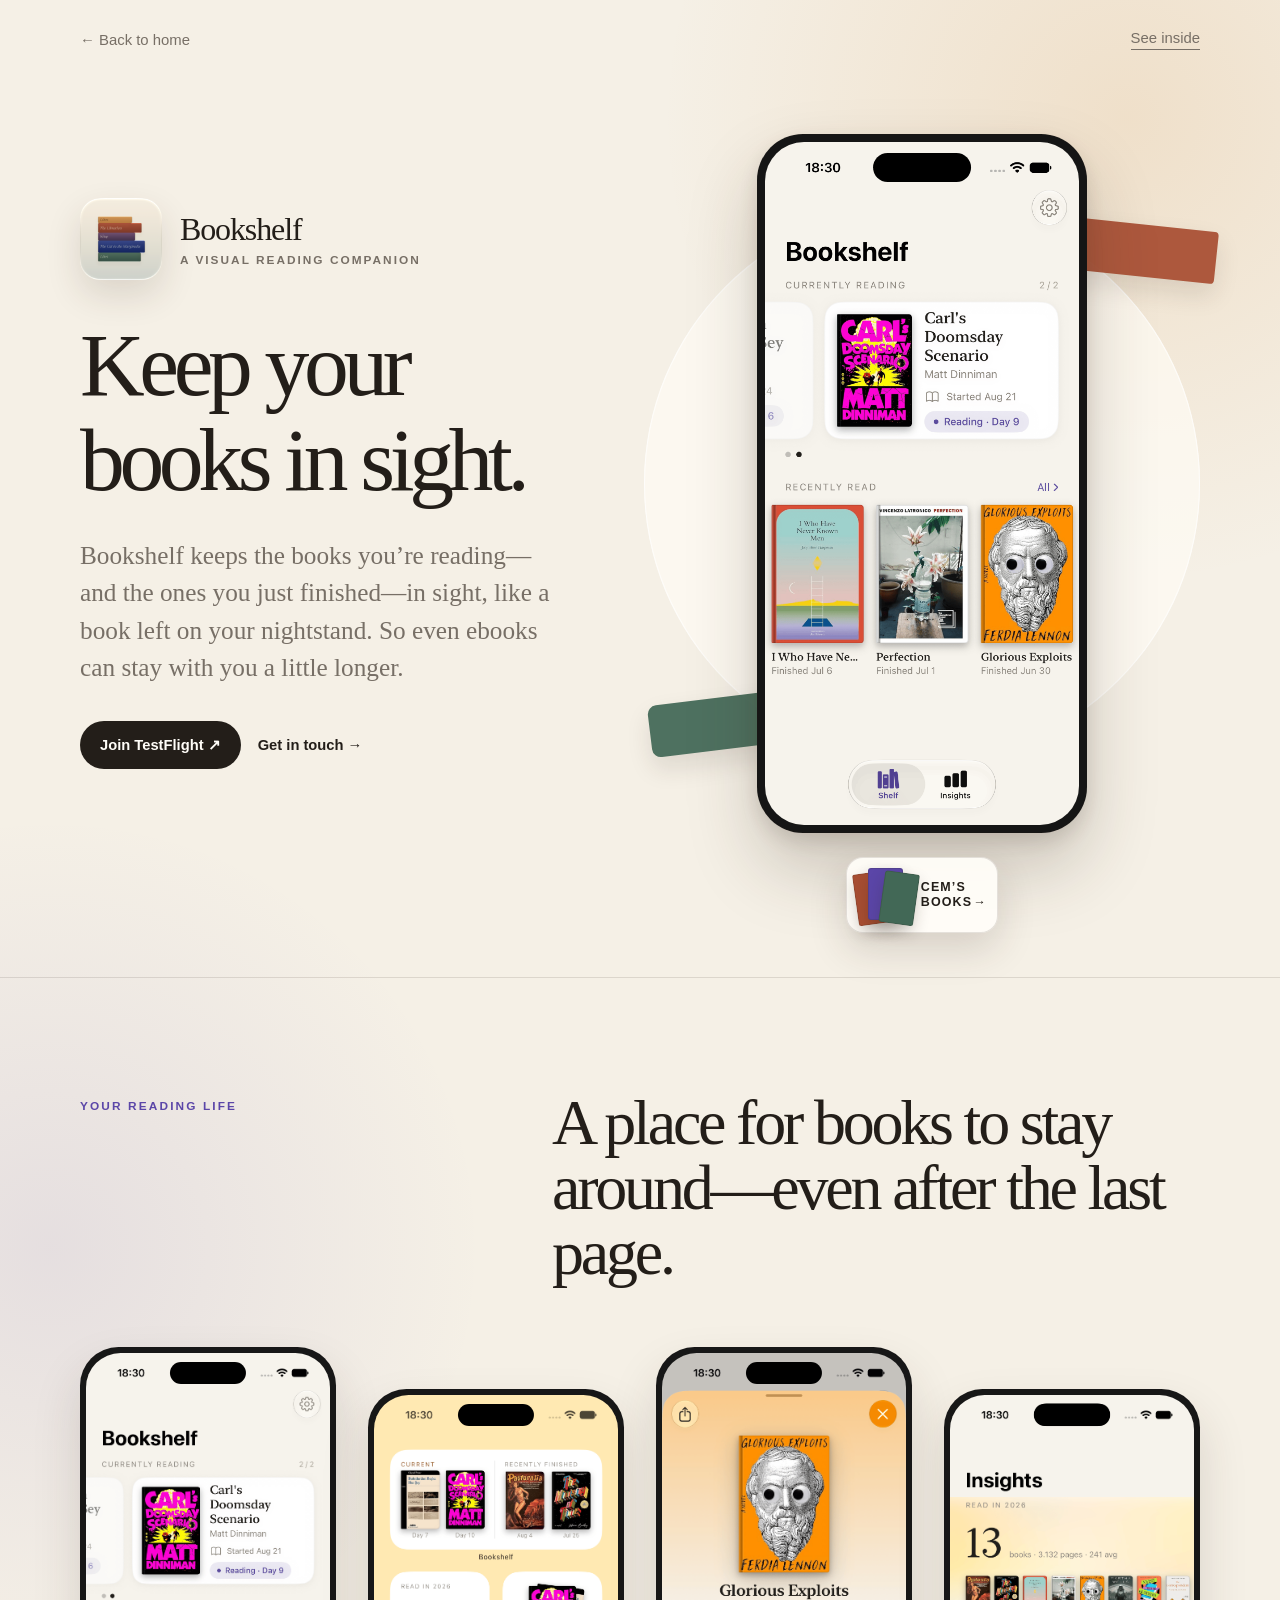
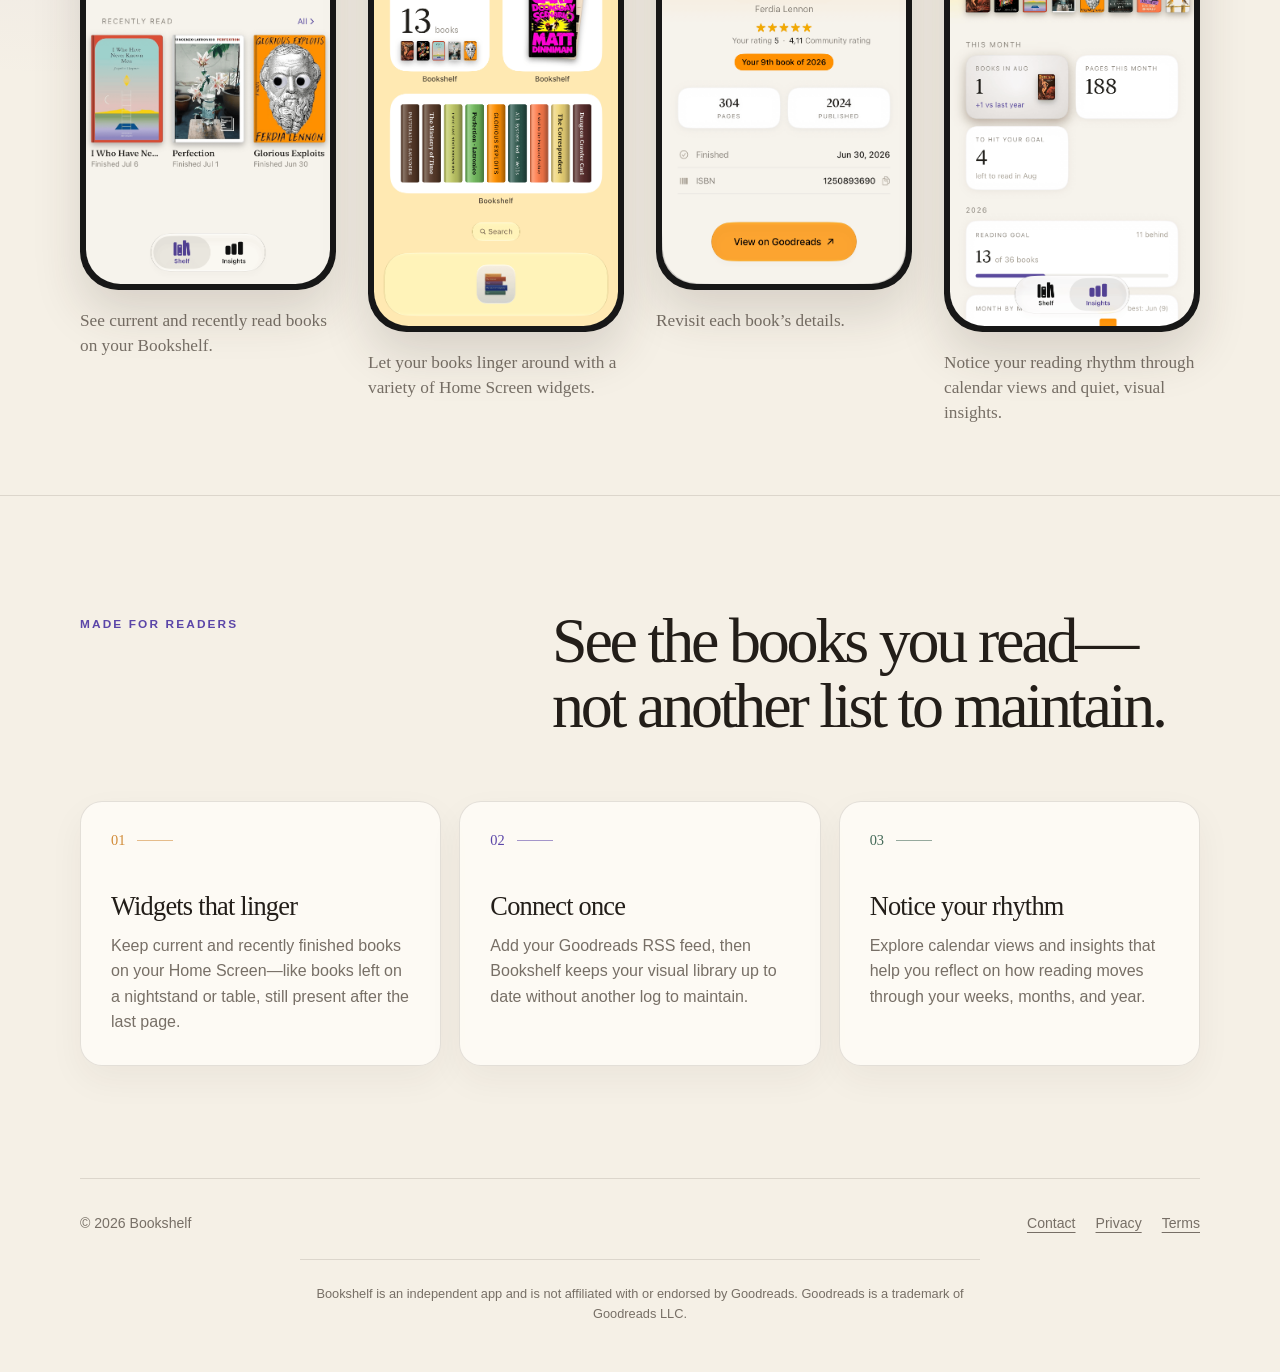
==== commit 82328e5a: "Add Reading page" ====
--- a/bookshelf/index.html
+++ b/bookshelf/index.html
@@ -6,7 +6,7 @@
     <title>Bookshelf — Keep your books in sight</title>
     <meta
       name="description"
-      content="Let your books linger. Bookshelf brings your Goodreads shelves to iPhone and iPad with Home Screen widgets, reading insights, book picks, share images, and tier lists."
+      content="Bookshelf turns your Goodreads feed into a cleaner, more visual shelf with thoughtful widgets, calendar views, and reading insights."
     />
     <meta name="theme-color" content="#f5f0e6" />
     <link rel="icon" type="image/png" href="../assets/bookshelf-icon.png" />
@@ -149,22 +149,23 @@
         margin-top: 34px;
       }
 
-      .app-store-button {
+      .testflight-button {
         display: inline-flex;
         align-items: center;
         justify-content: center;
-        max-width: 100%;
+        min-height: 48px;
+        padding: 0 20px;
+        border-radius: 999px;
+        color: #fffdf8;
+        background: var(--ink);
+        font-size: 0.92rem;
+        font-weight: 650;
         text-decoration: none;
-        transition: transform 160ms ease;
-      }
-
-      .app-store-button img {
-        width: 150px;
-        height: auto;
-        object-fit: contain;
-      }
-
-      .app-store-button:hover {
+        transition: background 160ms ease, transform 160ms ease;
+      }
+
+      .testflight-button:hover {
+        background: var(--purple);
         transform: translateY(-1px);
       }
 
@@ -226,13 +227,39 @@
       .phone {
         position: relative;
         width: min(330px, 67vw);
-        filter: drop-shadow(0 28px 30px rgba(54, 40, 28, 0.22));
+        padding: 7px;
+        overflow: hidden;
+        border: 1px solid rgba(35, 30, 25, 0.18);
+        border-radius: 46px;
+        background: #151515;
+        box-shadow:
+          0 36px 70px rgba(54, 40, 28, 0.22),
+          0 8px 18px rgba(54, 40, 28, 0.13);
+      }
+
+      .phone::before,
+      .shot-frame::before {
+        position: absolute;
+        left: 50%;
+        aspect-ratio: 188 / 55;
+        border-radius: 999px;
+        background: #000000;
+        content: "";
+        pointer-events: none;
+        transform: translateX(-50%);
+        z-index: 2;
+      }
+
+      .phone::before {
+        top: calc(7px + 1.6%);
+        width: calc(31.18% - 4.37px);
       }
 
       .phone img {
         display: block;
         width: 100%;
         height: auto;
+        border-radius: 39px;
       }
 
       .personal-reading-teaser {
@@ -393,13 +420,24 @@
       }
 
       .shot-frame {
-        filter: drop-shadow(0 14px 16px rgba(53, 41, 31, 0.15));
+        position: relative;
+        padding: 6px;
+        overflow: hidden;
+        border-radius: clamp(25px, 3vw, 40px);
+        background: #171717;
+        box-shadow: 0 24px 48px rgba(53, 41, 31, 0.15);
+      }
+
+      .shot-frame::before {
+        top: calc(6px + 1.6%);
+        width: calc(31.18% - 3.74px);
       }
 
       .shot img {
         display: block;
         width: 100%;
-        height: auto;
+        aspect-ratio: 1206 / 2622;
+        border-radius: clamp(21px, 2.7vw, 35px);
       }
 
       .shot figcaption {
@@ -469,85 +507,6 @@
 
       .feature:nth-child(3) .feature-number {
         color: var(--green);
-      }
-
-      .feature:nth-child(4) .feature-number {
-        color: var(--blue);
-      }
-
-      .feature:nth-child(5) .feature-number {
-        color: var(--rust);
-      }
-
-      .feature:nth-child(6) .feature-number {
-        color: var(--purple);
-      }
-
-      .creative-previews {
-        display: grid;
-        grid-template-columns: repeat(2, minmax(0, 1fr));
-        gap: 32px;
-        margin-top: 56px;
-      }
-
-      .creative-preview {
-        display: grid;
-        grid-template-columns: minmax(0, 0.85fr) minmax(0, 1fr);
-        align-items: center;
-        gap: 28px;
-        margin: 0;
-      }
-
-      .creative-preview img {
-        display: block;
-        width: 100%;
-        height: auto;
-        filter: drop-shadow(0 12px 14px rgba(53, 41, 31, 0.12));
-      }
-
-      .creative-preview figcaption {
-        font-family: Iowan Old Style, Baskerville, "Times New Roman", serif;
-        font-size: clamp(1.3rem, 2.3vw, 1.9rem);
-        line-height: 1.3;
-      }
-
-      .creative-preview figcaption span {
-        display: block;
-        margin-top: 14px;
-        color: var(--muted);
-        font-family: "SF Pro Text", -apple-system, BlinkMacSystemFont, "Segoe UI", sans-serif;
-        font-size: 0.9rem;
-        line-height: 1.6;
-      }
-
-      .connection {
-        margin-top: 62px;
-        padding-top: 32px;
-        border-top: 1px solid var(--line);
-        max-width: 730px;
-      }
-
-      .connection h3 {
-        margin: 0 0 12px;
-        font-family: Iowan Old Style, Baskerville, "Times New Roman", serif;
-        font-size: 1.6rem;
-        font-weight: 500;
-      }
-
-      .connection p {
-        color: var(--muted);
-        line-height: 1.65;
-      }
-
-      .connection a {
-        text-underline-offset: 4px;
-      }
-
-      .availability {
-        margin: 18px 0 0;
-        color: var(--muted);
-        font-size: 0.85rem;
-        line-height: 1.6;
       }
 
       footer {
@@ -631,10 +590,6 @@
           min-height: 630px;
         }
 
-        .spine.one {
-          right: 1%;
-        }
-
         .chapter-heading {
           grid-template-columns: 1fr;
           gap: 15px;
@@ -650,15 +605,6 @@
 
         .feature h3 {
           margin-top: 28px;
-        }
-
-        .creative-previews {
-          grid-template-columns: 1fr;
-          gap: 42px;
-        }
-
-        .creative-preview {
-          grid-template-columns: minmax(0, 215px) minmax(0, 1fr);
         }
       }
 
@@ -715,20 +661,11 @@
         .shot-frame {
           width: min(58vw, 215px);
           margin-inline: auto;
-        }
-
-        .creative-preview {
-          grid-template-columns: 1fr;
-          justify-items: center;
-          text-align: center;
-        }
-
-        .creative-preview img {
-          width: min(58vw, 215px);
-        }
-
-        .creative-preview figcaption {
-          max-width: 310px;
+          border-radius: min(8.1vw, 30px);
+        }
+
+        .shot img {
+          border-radius: min(7vw, 26px);
         }
 
         .shot figcaption {
@@ -862,12 +799,9 @@
             Bookshelf keeps the books you&rsquo;re reading&mdash;and the ones you just finished&mdash;in sight, like a book left on your nightstand. So even ebooks can stay with you a little longer.
           </p>
           <div class="hero-actions">
-            <a class="app-store-button" href="https://apps.apple.com/us/app/bookshelf-books-on-your-screen/id6795309434?itscg=30200&amp;itsct=apps_box_badge&amp;mttnsubad=6795309434" target="_blank" rel="noopener noreferrer">
-              <img src="https://toolbox.marketingtools.apple.com/api/v2/badges/download-on-the-app-store/black/en-us?releaseDate=1792800000" alt="Download on the App Store" width="244" height="82" />
-            </a>
+            <a class="testflight-button" href="https://testflight.apple.com/join/D5agcQeq" target="_blank" rel="noopener noreferrer">Join TestFlight &nearr;</a>
             <a class="text-link" href="mailto:apps@hcemozturk.com?subject=Bookshelf">Get in touch &rarr;</a>
           </div>
-          <p class="availability">For iPhone and iPad. Connect with your free Goodreads account.</p>
         </div>
 
         <div class="visual" aria-label="Bookshelf app preview">
@@ -875,7 +809,7 @@
           <div class="spine one" aria-hidden="true"></div>
           <div class="spine two" aria-hidden="true"></div>
           <div class="phone">
-            <img src="../assets/bookshelf/shelf-framed.webp" alt="Bookshelf showing current, recently read, and Want to Read shelves on iPhone" width="900" height="1840" fetchpriority="high" />
+            <img src="../assets/bookshelf/shelf.png" alt="Bookshelf showing current and recently read books" />
           </div>
           <a class="personal-reading-teaser" href="../reading/" aria-label="See what H. Cem Öztürk is reading">
             <span class="personal-reading-covers" data-personal-reading-covers aria-hidden="true">
@@ -903,25 +837,25 @@
           <div class="screens" aria-label="Bookshelf screenshots">
             <figure class="shot">
               <div class="shot-frame">
-                <img src="../assets/bookshelf/shelf-framed.webp" alt="Bookshelf library with current reads, recently finished books, and Want to Read" width="900" height="1840" loading="lazy" />
+                <img src="../assets/bookshelf/shelf.png" alt="Bookshelf library screen" loading="lazy" />
               </div>
-              <figcaption>See what you&rsquo;re reading, what you&rsquo;ve finished, and what&rsquo;s waiting next.</figcaption>
+              <figcaption>See current and recently read books on your Bookshelf.</figcaption>
             </figure>
             <figure class="shot">
               <div class="shot-frame">
-                <img src="../assets/bookshelf/widgets-framed.webp" alt="Home Screen widgets showing the current book, recent reads, and year in books" width="900" height="1840" loading="lazy" />
+                <img src="../assets/bookshelf/widgets.png" alt="Bookshelf Home Screen widgets" loading="lazy" />
               </div>
               <figcaption>Let your books linger around with a variety of Home Screen widgets.</figcaption>
             </figure>
             <figure class="shot">
               <div class="shot-frame">
-                <img src="../assets/bookshelf/share-framed.webp" alt="Bookshelf share composer with a personalized July reading recap" width="900" height="1840" loading="lazy" />
+                <img src="../assets/bookshelf/detail.png" alt="Bookshelf book detail screen" loading="lazy" />
               </div>
-              <figcaption>Turn books, shelves, and reading recaps into images that feel like you.</figcaption>
+              <figcaption>Revisit each book&rsquo;s details.</figcaption>
             </figure>
             <figure class="shot">
               <div class="shot-frame">
-                <img src="../assets/bookshelf/insights-framed.webp" alt="Reading insights showing books, pages, monthly patterns, and yearly goal progress" width="900" height="1840" loading="lazy" />
+                <img src="../assets/bookshelf/insights.png" alt="Bookshelf reading insights screen" loading="lazy" />
               </div>
               <figcaption>Notice your reading rhythm through calendar views and quiet, visual insights.</figcaption>
             </figure>
@@ -943,60 +877,25 @@
         <div class="shell">
           <div class="chapter-heading">
             <p class="chapter-label">Made for readers</p>
-            <h2>More ways to keep your reading life close.</h2>
+            <h2>See the books you read&mdash;not another list to maintain.</h2>
           </div>
 
           <div class="features">
             <article class="feature">
               <span class="feature-number">01</span>
               <h3>Widgets that linger</h3>
-              <p>Keep current reads, recent favorites, and your year in books on your Home Screen. Choose covers, spines, or lists, with reading goals a glance away. Tap a cover to return to the book.</p>
+              <p>Keep current and recently finished books on your Home Screen&mdash;like books left on a nightstand or table, still present after the last page.</p>
             </article>
             <article class="feature">
               <span class="feature-number">02</span>
-              <h3>Notice your rhythm</h3>
-              <p>Revisit your reading history through covers and calendars. Explore books, pages, favorite authors, ratings, streaks, and patterns across months and years. Follow yearly book and page goals at your own pace.</p>
+              <h3>Connect once</h3>
+              <p>Add your Goodreads RSS feed, then Bookshelf keeps your visual library up to date without another log to maintain.</p>
             </article>
             <article class="feature">
               <span class="feature-number">03</span>
-              <h3>Find your next read</h3>
-              <p>Let the crystal ball pick from Want to Read, or try a blind date: wrapped books with clues about rating, era, and length. Narrow the choice to a quick read, a doorstopper, a classic, or a book that&rsquo;s been waiting.</p>
+              <h3>Notice your rhythm</h3>
+              <p>Explore calendar views and insights that help you reflect on how reading moves through your weeks, months, and year.</p>
             </article>
-            <article class="feature">
-              <span class="feature-number">04</span>
-              <h3>Share your reading life</h3>
-              <p>Create images of a book, a monthly wrap-up, yearly favorites, or your reading stats. Make them yours with text, stickers, photos, and backgrounds.</p>
-            </article>
-            <article class="feature">
-              <span class="feature-number">05</span>
-              <h3>Rank the books you love</h3>
-              <p>Build a book tier list from a ready-made preset, arrange your favorites, and customize labels and colors. Share your rankings with friends.</p>
-            </article>
-            <article class="feature">
-              <span class="feature-number">06</span>
-              <h3>Just ask</h3>
-              <p>&ldquo;What&rsquo;s my reading streak in Bookshelf?&rdquo; Ask Siri about your current book, books and pages read, or goal progress. Use Shortcuts, or find any book in Spotlight.</p>
-            </article>
-          </div>
-
-          <div class="creative-previews" aria-label="Book picker and tier list previews">
-            <figure class="creative-preview">
-              <img src="../assets/bookshelf/picker-framed.webp" alt="Bookshelf crystal ball with Want to Read books and a Filter control" width="900" height="1837" loading="lazy" />
-              <figcaption>Leave the next chapter to chance.<span>Tap the ball or give your phone a shake to choose from the books already waiting on your shelf.</span></figcaption>
-            </figure>
-            <figure class="creative-preview">
-              <img src="../assets/bookshelf/tier-list-framed.webp" alt="Bookshelf tier list editor with book covers arranged into colored S, A, and B ranks" width="900" height="1840" loading="lazy" />
-              <figcaption>Your favorites, in your own order.<span>A different way to revisit the books that stayed with you&mdash;and share how they stack up.</span></figcaption>
-            </figure>
-          </div>
-
-          <div class="connection">
-            <h3>A shelf that stays current.</h3>
-            <p>Connect your free Goodreads account once with an accessible shelf RSS feed. Bookshelf brings together what you&rsquo;re reading, what you&rsquo;ve finished, and what you want to read. It only reads your shelves and never changes your Goodreads account.</p>
-            <p>Make yourself at home with your own accent color and light or dark appearance. Use another reading service? <a href="mailto:apps@hcemozturk.com?subject=Bookshelf%20tracker%20suggestion">Let us know which one you&rsquo;d like us to support.</a></p>
-            <a class="app-store-button" href="https://apps.apple.com/us/app/bookshelf-books-on-your-screen/id6795309434?itscg=30200&amp;itsct=apps_box_badge&amp;mttnsubad=6795309434" target="_blank" rel="noopener noreferrer">
-              <img src="https://toolbox.marketingtools.apple.com/api/v2/badges/download-on-the-app-store/black/en-us?releaseDate=1792800000" alt="Download on the App Store" width="244" height="82" />
-            </a>
           </div>
         </div>
       </section>
